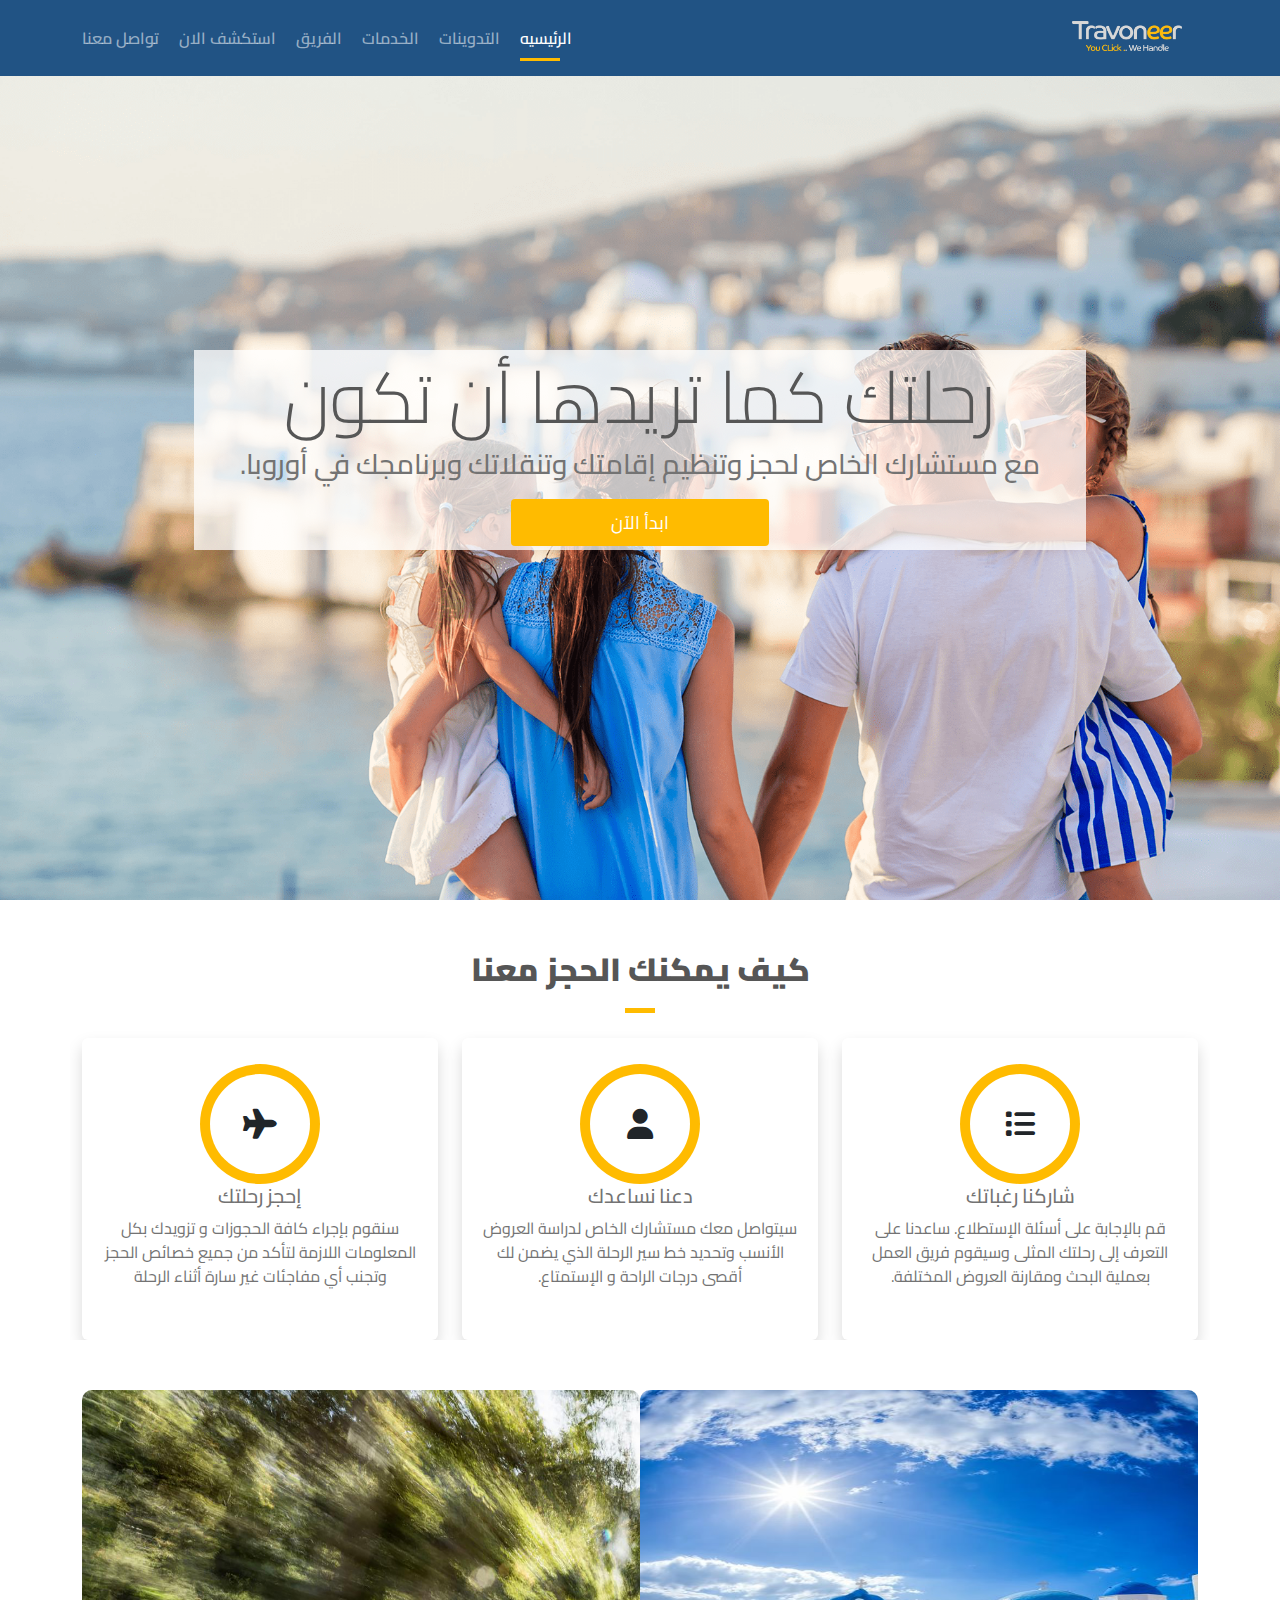
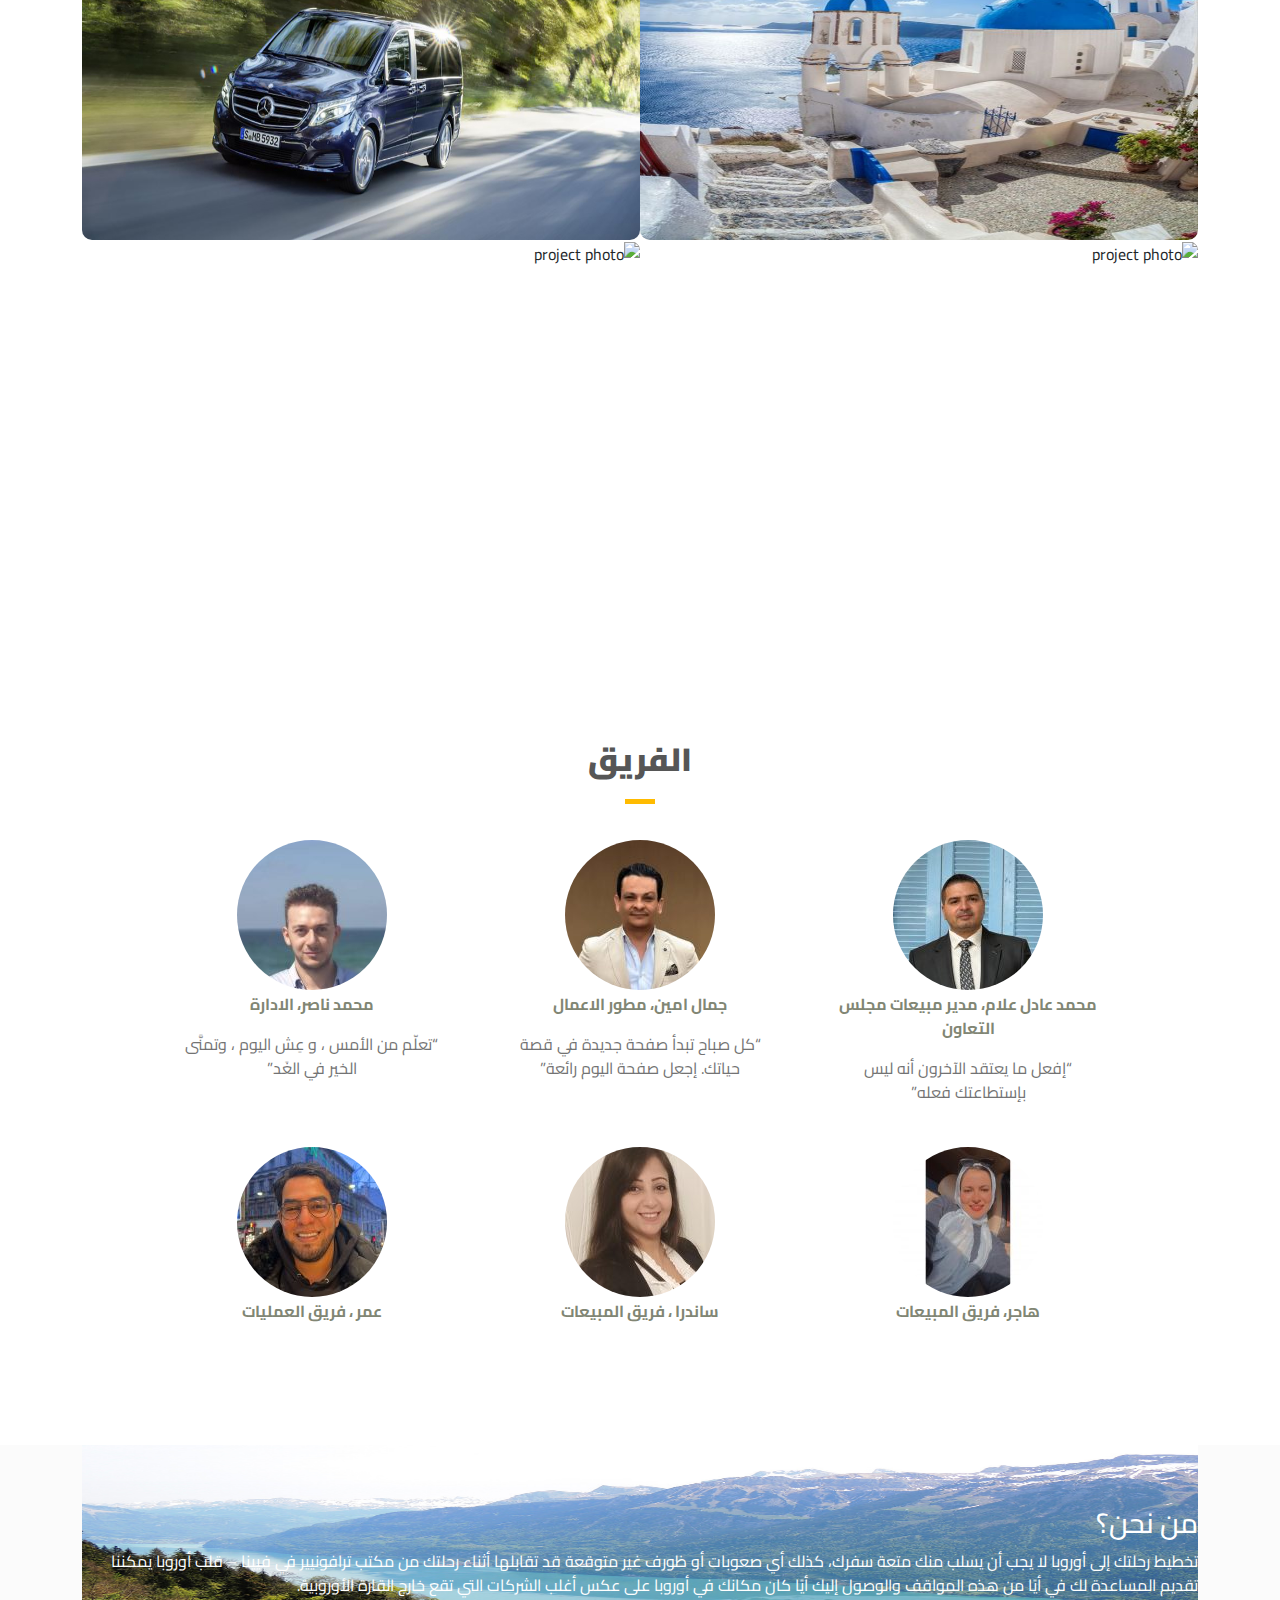
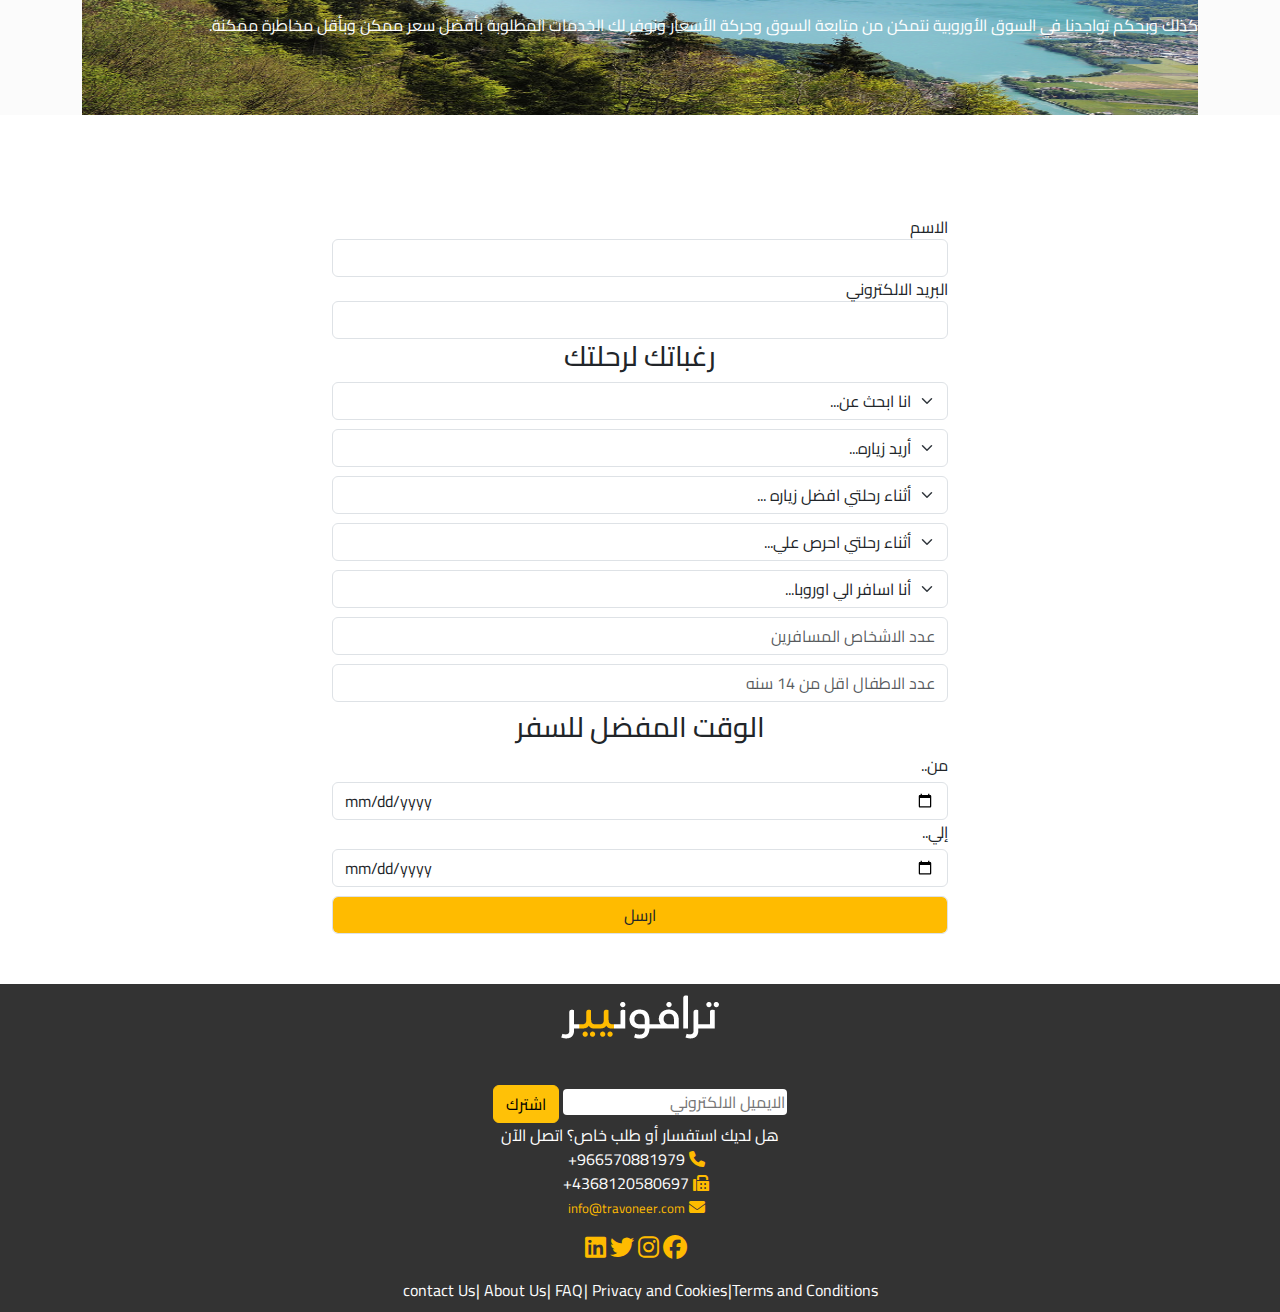
==== index.html @ db617884 "first commit" ====
<!DOCTYPE html>
<html lang="ar" dir="rtl">
   <head>
      <meta charset="UTF-8" />
      <meta http-equiv="X-UA-Compatible" content="IE=edge" />
      <meta name="viewport" content="width=device-width, initial-scale=1.0" />
      <title>travoneer</title>
      <!-- BootStrap5.3 CDN Css  -->
      <link rel="stylesheet" href="https://cdnjs.cloudflare.com/ajax/libs/bootstrap/5.3.0-alpha1/css/bootstrap.min.css" />
      <!-- FontAwesome Css CDN  -->
      <link rel="stylesheet" href="https://cdnjs.cloudflare.com/ajax/libs/font-awesome/6.2.1/css/all.min.css" />
      <!-- Custome Css File  -->
      <link rel="stylesheet" href="./css/style.css" />
   </head>
   <body data-bs-spy="scroll" data-bs-target="#navbar-example" >
      <!-- =========== Start NavBar  =========== -->
      <nav  id="navbar-example" class="navbar navbar-expand-lg   fixed-top py-3" data-bs-theme="dark" style="background-color:   #215384;">
         <div class="container">
            <a class="navbar-brand" href="#">
                <img src="./images/travoneer-logo.png" alt="" width="110" height="30" class="d-inline-block align-text-top">
           
              </a> 
            <button
               class="navbar-toggler"
               type="button"
               data-bs-toggle="collapse"
               data-bs-target="#navbarSupportedContent"
               aria-controls="navbarSupportedContent"
               aria-expanded="false"
               aria-label="Toggle navigation"
            >
               <span class="navbar-toggler-icon"></span>
            </button>
            <div class="collapse navbar-collapse" id="navbarSupportedContent">
               <ul class="navbar-nav me-auto mb-2 mb-lg-0 fw-semibold text-uppercase">
                <li class="nav-item">
                    <a class="nav-link " aria-current="page" href="#home">الرئيسيه</a>
                 </li>
                 <li class="nav-item">
                    <a class="nav-link" aria-current="page" href="#services">التدوينات</a>
                 </li>
                 <li class="nav-item ">
                    <a class="nav-link" aria-current="page" href="#portfolio"> الخدمات</a>
                 </li>
                 <li class="nav-item">
                    <a class="nav-link" aria-current="page" href="#team">الفريق</a>
                 </li>
                 <li class="nav-item ">
                    <a class="nav-link" aria-current="page" href="#reserve"> استكشف الان</a>
                 </li>
               
                <li class="nav-item">
                    <a class="nav-link" aria-current="page" href="#footer">تواصل معنا</a>
                 </li>
                 
                
              

                 
                 

                 
               </ul>
            
            </div>
         </div>
      </nav>
      <!-- =========== End NavBar  =========== -->
      <!-- =========== Start Hero  =========== -->
      <section class="hero p-0" id="home">
         <div class="layer  bg-opacity-50">
            <div class="container d-flex justify-content-center align-items-center vh-100 text-center ">
               <div  style=" background-color:rgba(255,255,255,0.75); color: #565656;padding: 4px; width: 80%;">
                  <h1 class="display-2">رحلتك كما تريدها أن تكون</h1>
                  <h4 class="fs-3" style="color: #737373;" >مع مستشارك الخاص لحجز وتنظيم إقامتك وتنقلاتك وبرنامجك في أوروبا.</h4>
                  <a style="text-align: center; font-size: 18px; color: #fff; background: #ffbb00; padding: 10px 100px; border-radius: 4px; margin: auto; margin-top: 10px; display: inline-block; text-decoration: none;" href="">ابدأ الآن</a>
               </div>
             
            </div>
           
          
         </div>
      </section>
      <!-- =========== End Hero  =========== --> 
      <!-- =========== Start SERVICES   =========== -->
      <section class="services" id="services">
        <div class="container overflow-hidden">
           <div class="main-title">
              <h2>كيف يمكنك الحجز معنا</h2>
      
           </div>

           <div class="row row-cols-1 row-cols-md-2 row-cols-lg-3 gy-4">
            <div class="col">
                <div class="card border-0 shadow text-center">
                   <div class="card-body">
                      <span><i class="fa-solid fa-list"></i></span>
                      <h3 class="h5">شاركنا رغباتك</h3>
                      <p  style="color: #737373;">
                       قم بالإجابة على أسئلة الإستطلاع. ساعدنا على التعرف إلى رحلتك المثلى وسيقوم فريق العمل بعملية البحث ومقارنة العروض المختلفة.
                      </p>
                   </div>
                </div>
             </div>

             <div class="col">
                <div class="card border-0 shadow text-center">
                   <div class="card-body">
                      <span><i class="fa-solid fa-user"></i></span>
                      <h3 class="h5"> دعنا نساعدك</h3>
                      <p style="color: #737373;">
                       سيتواصل معك مستشارك الخاص لدراسة العروض الأنسب وتحديد خط سير الرحلة الذي يضمن لك أقصى درجات الراحة و الإستمتاع.


                      </p>
                   </div>
                </div>
             </div>

            <div class="col">
                <div class="card border-0 shadow text-center">
                   <div class="card-body">
                      <span><i class="fa-solid fa-plane"></i></span>
                      <h3 class="h5"> إحجز رحلتك</h3>
                      <p  style="color: #737373;">
                       
سنقوم بإجراء كافة الحجوزات و تزويدك بكل المعلومات اللازمة لتأكد من جميع خصائص الحجز وتجنب أي مفاجئات غير سارة أثناء الرحلة
                      </p>
                   </div>
                </div>
             </div>

             
              

           

             
           </div>
        </div>
     </section>
     <!-- =========== End SERVICES   =========== -->
        <!-- ==================== Portfolio  ====================-->
        <div class="portfolio" id="portfolio">
            <div class="container">
               <div class="gallary">
                  <div class="item">
                     <div class="image">
                        <img src="./images/5d08047bbad6d6d0b1d8d8d92f231092.jpg" alt="project photo" />
                        <div class="layer">
                           <h3>التنظيم</h3>
                           <p>سيتولى فريق العمل مهام البحث و التنظيم وتزويدك بتفاصيل الرحلة كاملة</p>
                        </div>
                     </div>
   
                     <div class="image">
                        <img src="./images/dreamy-atmosphere-pastel-colored-scene-travel-content.jpg" alt="project photo" />
                        <div class="layer">
                           <h3>الخبرة</h3>
                           <p>من أوروبا نقدم لك خبرة سنوات في مجال السياحة والسفر لأوروبا</p>
                        </div>
                     </div>
                  </div>
   
                  <div class="item">
                     <div class="image">
                        <img src="./images/bus_4er_1.jpg" alt="project photo" />
                        <div class="layer">
                           <h3>الدعم</h3>
                           <p>ستتمكن من التواصل مع مستشارك الخاص أثناء الرحلة لتقديم الدعم اللازم</p>
                        </div>
                     </div>
   
                     <div class="image">
                        <img src="./images/wing-airplane-with-city-background.jpg" alt="project photo" />
                        <div class="layer">
                           <h3>الخصوصية</h3>
                           <p>العروض المقدمة يتم تصميمها لتناسب إحتياجاتك ومتطلباتك الخاصة</p>
                        </div>
                     </div>
                  </div>
               </div>
            </div>
         </div>
         <!-- ==================== End Portfolio  ====================-->
          <!-- =========== Start team   =========== -->
      <section class="team" id="team">
        <div class="container overflow-hidden" style="padding: 7%; padding-top: 0%;">
           <div class="main-title">
              <h2>الفريق</h2>
      
           </div>

           <div class="row row-cols-1 row-cols-md-2 row-cols-lg-3 gy-6" >
            <div class="col">
                <div class="card border-0  text-center">
                   <div class="card-body">
                      <span><img src="./images/allam2-150x150.jpeg"></span>
                      <p style="color: #818674;margin-top: 10%;" > <strong > محمد عادل علام، مدير مبيعات مجلس التعاون  </strong>  </p>
                      <p  style="color: #737373;">
                        “إفعل ما يعتقد الآخرون أنه ليس بإستطاعتك فعله”
                      </p>
                   </div>
                </div>
             </div>

             <div class="col">
                <div class="card border-0  text-center">
                   <div class="card-body">
                      <span><img src="./images/gamal-150x150.jpeg"></span>
                      <p  style="color: #818674;margin-top: 10%;"> <strong> جمال امين، مطور الاعمال </strong> </p>
                      <p  style="color: #737373;">
                        “كل صباح تبدأ صفحة جديدة في قصة حياتك. إجعل صفحة اليوم رائعة”


                      </p>
                   </div>
                </div>
             </div>

            <div class="col">
                <div class="card border-0  text-center">
                   <div class="card-body">
                      <span><img src="./images/naser-150x150.jpeg"></span>
                      <p  style="color: #818674; margin-top: 10%;"> <strong>  محمد ناصر، الادارة </strong> </p>
                      <p style="color: #737373;">
                       
                        “تعلّم من الأمس ، و عِش اليوم ، وتمنَّى الخير في الغَد”
                      </p>
                   </div>
                </div>
             </div>

             <div class="col">
                <div class="card border-0  text-center">
                   <div class="card-body">
                      <span><img src="./images/hagr-150x150.jpeg"></span>
                      <p  style="color: #818674; margin-top: 10%;"> <strong> هاجر، فريق المبيعات</strong> </p>
                   </div>
                </div>
             </div>

             <div class="col">
                <div class="card border-0  text-center">
                   <div class="card-body">
                      <span><img src="./images/sandra-150x150.jpeg"></span>
                      <p  style="color: #818674; margin-top: 10%;"> <strong> ساندرا ، فريق المبيعات</strong> </p>
                   </div>
                </div>
             </div>

             <div class="col">
                <div class="card border-0  text-center">
                   <div class="card-body">
                      <span><img src="./images/omr-150x150.jpeg"></span>
                      <p  style="color: #818674;margin-top: 10%;"> <strong> عمر ، فريق العمليات</strong> </p>
                   </div>
                </div>
             </div>
             
              

           

             
           </div>
        </div>
        <div class="about" id="about">
            <div class="container">
               <div class="gallary">
                  <div class="item">
                     <div class="image">
                        <img src="./images/harderkulm.jpg" alt="project photo" />
                        <div class="layer">
                           <h3>من نحن؟</h3>
                           <p>تخطیط رحلتك إلى أوروبا لا یجب أن یسلب منك متعة سفرك، كذلك أي صعوبات أو ظورف غیر متوقعة قد تقابلها أثناء رحلتك من مكتب ترافونییر في فیینا – قلب أوروبا یمكننا تقدیم المساعدة لك في أیًا من هذه المواقف والوصول إلیك أیًا كان مكانك في أوروبا على عكس أغلب الشركات التي تقع خارج القارة الأوروبیة.</p>
                           <p>كذلك وبحكم تواجدنا في السوق الأوروبیة نتمكن من متابعة السوق وحركة الأسعار ونوفر لك الخدمات المطلوبة بأفضل سعر ممكن وبأقل مخاطرة ممكنة.</p>
                        </div>
                     </div>
    
                     
                  </div>
    
               </div>
            </div>
         </div>
     </section>
     <!-- =========== End team   =========== -->

         <section class="reserve" id="reserve">
            
            <form action="form.php" method="POST">

            <div class="container overflow-hidden" style=" width: 50%; ">
                <label for="name">الاسم</label>
                <input class="form-control"v id="name" type="text" name="name">
                <label for="name">البريد الالكتروني</label>
                <input class="form-control"class="form-control" id="email" type="email" name="email">
                <h3 style="margin-bottom: 9px; margin-top: 1px; text-align: center;">  رغباتك لرحلتك</h3>
                <select name="search" class="form-select" aria-label="Default select example">
                    <option selected>انا ابحث عن...</option>
                    <option  value="car rental ">تأجير سياره</option>
                    <option  value=" car with driver ">سيارره مع سائق</option>
                    <option  value="hotels">فنادق</option>
                    <option value=" flat">شقق وأكواخ</option>
                    <option value="transportation">تنقلات</option>
                    <option value=" tour">جوله سياحيه</option>
                    <option  value="none of the above  ">ليس مما سبق</option>
                  </select>
                  <select name="country" class="form-select" aria-label="Default select example" style="margin-top:9px ;">
                    <option selected>أريد زياره...</option>
                    <option  value="spain">إسبانيا</option>
                    <option  value="germany">ألمانيا</option>
                    <option  value="italy">إيطاليا</option>
                    <option  value="switzerland"> سويسرا</option>
                    <option value="frans">فرنسا</option>
                    <option  value="nmsa">النمسا </option>
                    <option  value="bosna">  البوسنه</option>
                    <option  value="  none of the above ">  ليس مما سبق</option>
                  </select>
                  <select name="options" class="form-select" aria-label="Default select example" style="margin-top:9px ;">
                    <option selected>أثناء رحلتي افضل زياره ...</option>
                    <option value="cities">مدن وعواصم</option>
                    <option value="Country side">قري وارياف</option>
                    <option value="both">كلاهما</option>
                    <option value="none of the above">  ليس مما سبق </option>
                  </select>
                  <select name="activeties" class="form-select" aria-label="Default select example" style="margin-top:9px ;">
                    <option selected>أثناء رحلتي احرص علي...</option>
                    <option value="meusem">متاحف وأثار</option>
                    <option value="enjoy">الراحه والاسترخاء</option>
                    <option value="romantic">أنشطه رومانسيه</option>
                    <option value="family"> أنشطه أسريه</option>
                    <option value="enjoy with low cost">التمتع مع اقل تكلفه</option>
                    <option value="services">التمتع مع انسب الخدمات </option>
                    <option value="best features">  التمتع مع افضل المميزات</option>
                    <option value="none of the above">  ليس مما سبق</option>
                  </select>
                  <select name="times" id="times" class="form-select" aria-label="Default select example" style="margin-top:9px ;">
                    <option selected>أنا اسافر الي اوروبا...</option>
                    <option value="once"> مره كل سنه</option>
                    <option value="twice"> مرتين في السنه</option>
                    <option value="Triple"> 3 مرات في السنه</option>
                    <option value="more than three">  أكثرر من 3 مرات سنويا</option>
                    <option value="first time">  هذه تجربتي الاولي في السفر </option>
                    
                    <option value="none of the above">  ليس مما سبق</option>
                  </select>
                  
               <input name="num"  type="number" class="form-control" placeholder="عدد الاشخاص المسافرين" style="margin-top:9px ;">
               <input name="child"  type="number" class="form-control" placeholder="عدد الاطفال اقل من 14 سنه" style="margin-top: 9px;">
<h3 style="margin-top: 9px; text-align: center;">الوقت المفضل للسفر</h3>
<label for="from" style="margin-bottom: 5px;">من..</label>
<input name="from" type="date" class="form-control" id="from">
<label  for="to" style="margin-bottom: 5px;">إلي..</label>
<input name="to" type="date" class="form-control" id="to">


<button type="submit" class="form-control" style="background-color: #ffbb00; margin-top: 9px;">ارسل</button>
            </div>
                
           
      
 
</form>

            
         </section>
     <!-- =========== start footer  =========== -->
     <div class="footer" id="footer"> 
        <div class="container">
            <img src="./images/Logo_small_light_ar.png" alt="" style="margin-bottom: 4%;"><br>
            <input type="email" placeholder="الايميل الالكتروني" style="border-radius: 4px; border: #fff;">
            <input type="submit" value="اشترك" class="btn btn-warning">
            <p>هل لديك استفسار أو طلب خاص؟ اتصل الآن</p>
            <ul class="info">
                <li><i class="fas fa-phone"></i> 966570881979+</li>
                <li><i class="fas fa-fax"></i> 4368120580697+   </li>
                <li><i class="fas fa-envelope"></i> <a href="mailto:info@travoneer.com">info@travoneer.com</a></li>
             </ul>
             <ul class="icon">
                <a href="#"><i class="fa-brands fa-facebook"></i></a>
                <a href="#"><i class="fa-brands fa-instagram"></i></a>
                <a href="#"><i class="fa-brands fa-twitter"></i></a>
                <a href="#"><i class="fa-brands fa-linkedin"></i></a>
             </ul>

           
            <a href="#">contact Us</a><span>|</span> <a href="#">About Us</a><span>|</span> <a href="#"> FAQ</a><span>|</span> <a href="#"> Privacy and Cookies</a><span>|</span><a href="#">Terms and Conditions</a>

        </div>
    </div>
     
     <!-- ==================== End footer  ====================-->

           <!-- BootStrap5.3 CDN JS  -->
      <script src="https://cdnjs.cloudflare.com/ajax/libs/bootstrap/5.3.0-alpha1/js/bootstrap.bundle.min.js"></script>
    </body>
 </html>
---- css/style.css ----
/* Global  */

@import url('https://fonts.googleapis.com/css2?family=Cairo:wght@200..1000&display=swap');
body{
    font-family: "Cairo";
}
.main-title {
    
    text-align: center;
    position: relative;
    margin-bottom: 50px;
 }
 
 section {
    padding-block: 50px;
 }
 
 
 
 .main-title h2 {
    font-weight: 900;
 }
 
 .main-title::after {
    content: "";
    position: absolute;
    top: calc(100% + 20px);
    left: 50%;
    transform: translateX(-50%);
    width: 30px;
    height: 5px;
    background-color: #ffbb00;;
 }
 
 /* NavBar  */
 .nav-link {
    position: relative;
    padding-left: 0 !important;
    padding-right: 20px !important;
 }
 
 .nav-link::before {
    content: "";
    position: absolute;
    top: calc(100%);
    left: 0;
    width: 0;
    height: 3px;
    background-color: #ffbb00;;
    transition: width 0.5s;
 }
 
 .nav-link.active::before {
    width: 40px;
 }
 .nav-link.hover {
    color: #ffbb00;
 }

 /* <!-- =========== Start Hero  =========== --> */
 .hero {
    background: url("../images/Family-Travel.png") center no-repeat;
    background-size: cover;
 }

 
 /* <!-- =========== End Hero  =========== --> */
 /* <!-- =========== Start SERVICES   =========== --> */
.services .card span {
    display: flex;
    width: 100px;
    height: 100px;
    margin: auto;
    justify-content: center;
    align-items: center;
    border-radius: 50%;
    font-size: 30px;
    transition: all 0.5s;
    box-shadow: 0 0 0 10px  #ffbb00;
    margin-bottom: 10px;
 }
 
 .services .card {
    padding-block: 20px;
 }
 
 .services .card:hover span {
    box-shadow: 0 0 0 10px #215384;
    background-color:  #ffbb00;
    color: #fff;
 }
 /* <!-- =========== End SERVICES   =========== --> */
 /* <!-- ==================== Portfolio  ====================--> */

 
 .portfolio .gallary {
    display: flex;
    justify-content: flex-start;

    padding: 0;
 }
 
 .portfolio .gallary .item {
  width: 50%;

    display: flex;
    flex-direction: column;
    
 }
 .portfolio .gallary .item .image img {
width: 100%;
height: 100%;
 }
 .portfolio .gallary .item .image {
    position: relative;
    border-radius: 0.625rem;
    overflow: hidden;
    cursor: pointer;
    height: 50vh;
 }
 
 .portfolio .gallary .item .layer {
    position: absolute;
    inset: 0;
    background-color: rgb(0 0 0 / 0.7);
    color: #fff;
    opacity: 0;
    display: flex;
    flex-direction: column;
    align-items: center;
    justify-content: center;
    transition: opacity 0.5s;
    
 }
 
 .portfolio .gallary .item .image:hover .layer {
    opacity: 1;
 }
 
 .portfolio .gallary .item img {
    transition: filter 0.5s 0.3s, transform 0.5s 0.5s;
 }
 
 .portfolio .gallary .item .image:hover img {
    filter: blur(0.3125rem);
   
 }
 
 /* <!-- ==================== End Portfolio  ====================--> */
 /* <!-- =========== Start team   =========== --> */
.team .card span {
    display: flex;
    width: 100px;
    height: 100px;
    margin: auto;
    justify-content: center;
    align-items: center;
    border-radius: 50%;
    font-size: 30px;
    transition: all 0.5s;
    margin-bottom: 0px;
 }
 
 .team .card {
    padding-block: 20px;
    padding-bottom: 0px;
 }
 .team .card-body span img{
    border-radius: 50%;
 }
 h2{
    color:#565656 ;
 }
 .h5{
    color: #737373;
 }

 /* <!-- =========== End team   =========== --> */
  /* <!-- ==================== about  ====================--> */

 
  .about .gallary {
    display: flex;
    justify-content: flex-start;
background-color: #565656;
    padding: 0;
 }
 
 .about .gallary .item {
  width: 100%;
  height: 30vh;
    display: flex;
    flex-direction: column;
    
 }
 .about .gallary .item .image img {
width: 100%;
height: 100%;
 }
 .about .gallary .item .image {
    position: relative;
  
    overflow: hidden;
  
 }
 
 .about .gallary .item .layer {
    position: absolute;
    inset: 0;
    color: #fff;
    display: flex;
    flex-direction: column;
    align-items:start;
    justify-content: center;
 
    
 }
 
 .about .gallary .item .image .layer {
    opacity: 1;
 }
 
 
 
 
 .about{
    margin-top: 0px;
    width: 100%;
    background-color: #fbfbfb;
 }
 
 
 /* <!-- ==================== End about  ====================--> */
 /* footer */
.footer {
    text-align:center;
    background-color: #333333;
 padding: 10px 0;
}
.footer .container{
   
    width: 100%;
    text-align: center;
   margin-top: 0px;

}

.footer p {
    color: white;
   
    margin: 0;
  
}

.footer  a {
    color: #fbfbfb;
    text-decoration: none;
    margin-top: 0%;
}
.footer  a:hover {
    color:#ffbb00
   
}
.footer span{
    color: #fff;
    margin-left: 1px;
}
 .info li {
    
    list-style: none;
    color: #fbfbfb;
 }
 
  .info li i {
    color: #ffbb00;
 }
 
  .info li a {
    font-size: 0.8125rem;
    color: #ffbb00;
 }
 .icon a i{
    font-size: 1.5rem;
color: #ffbb00;
 }
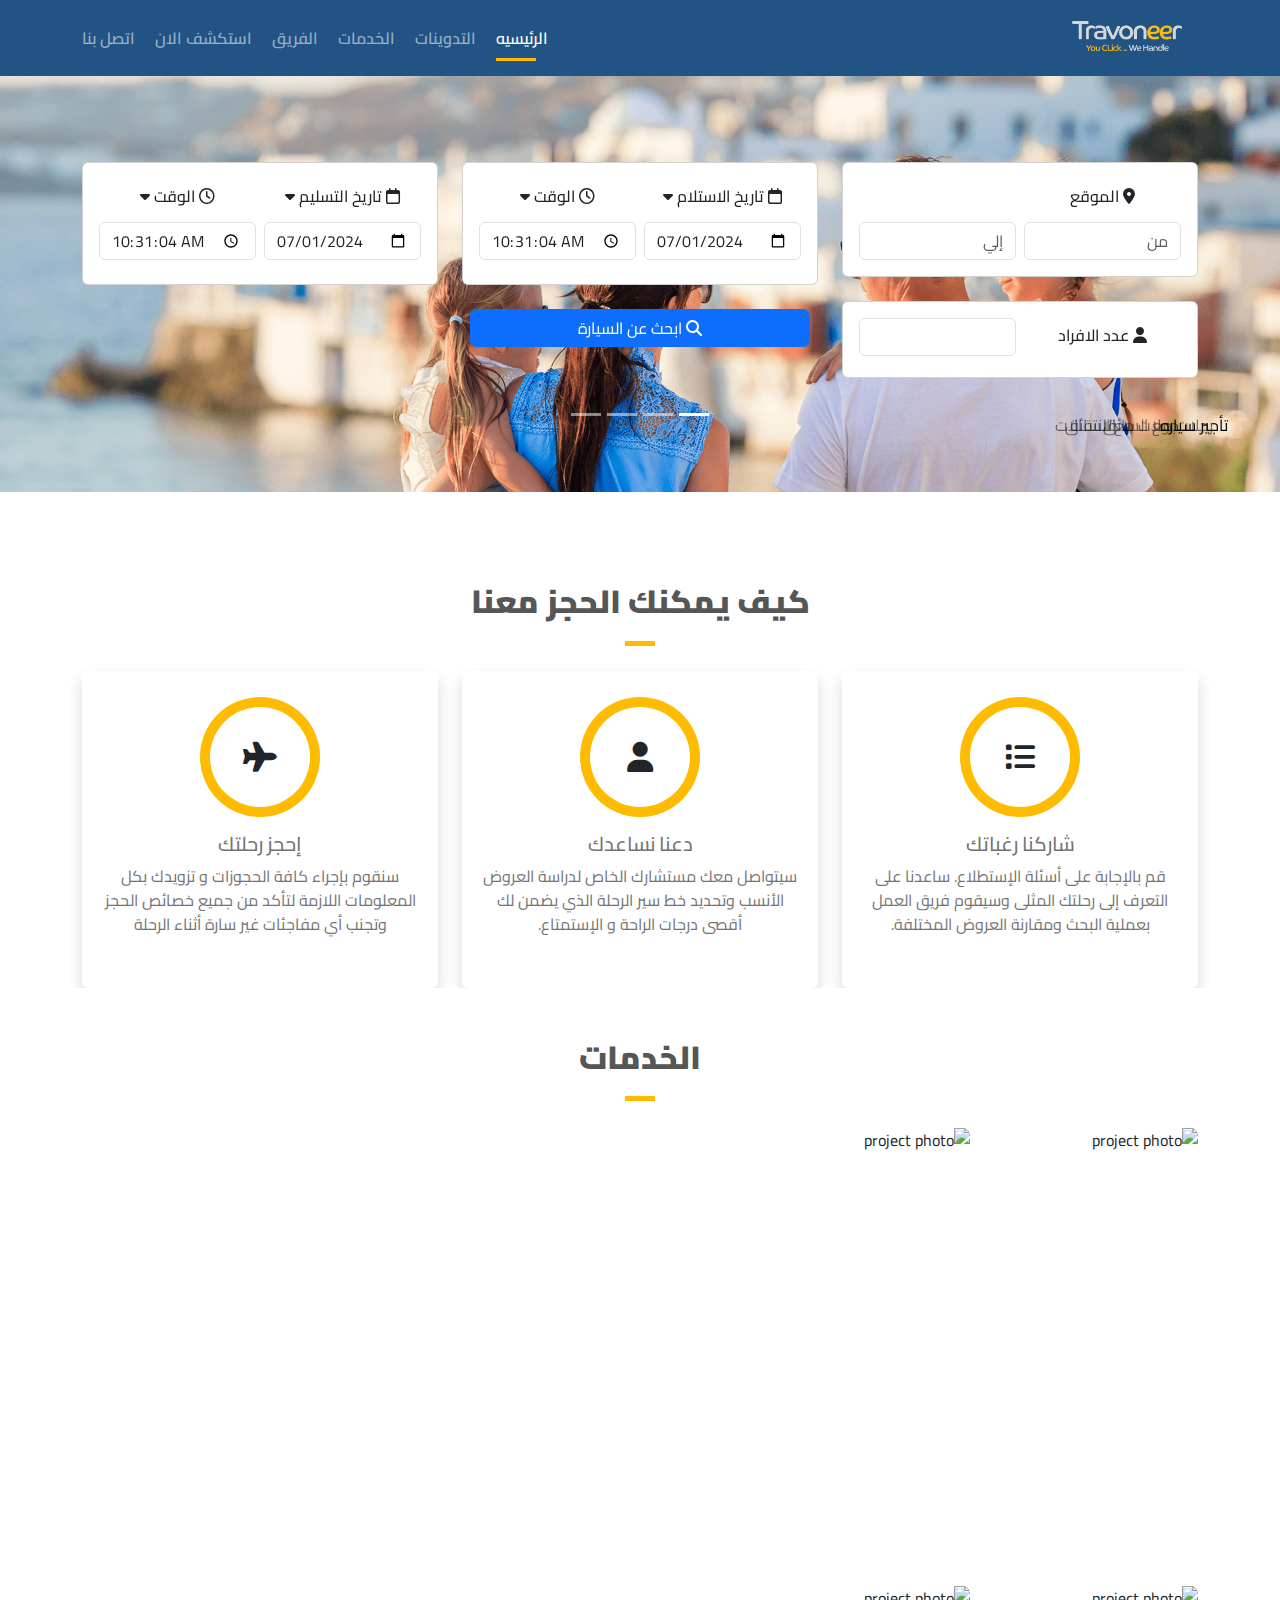
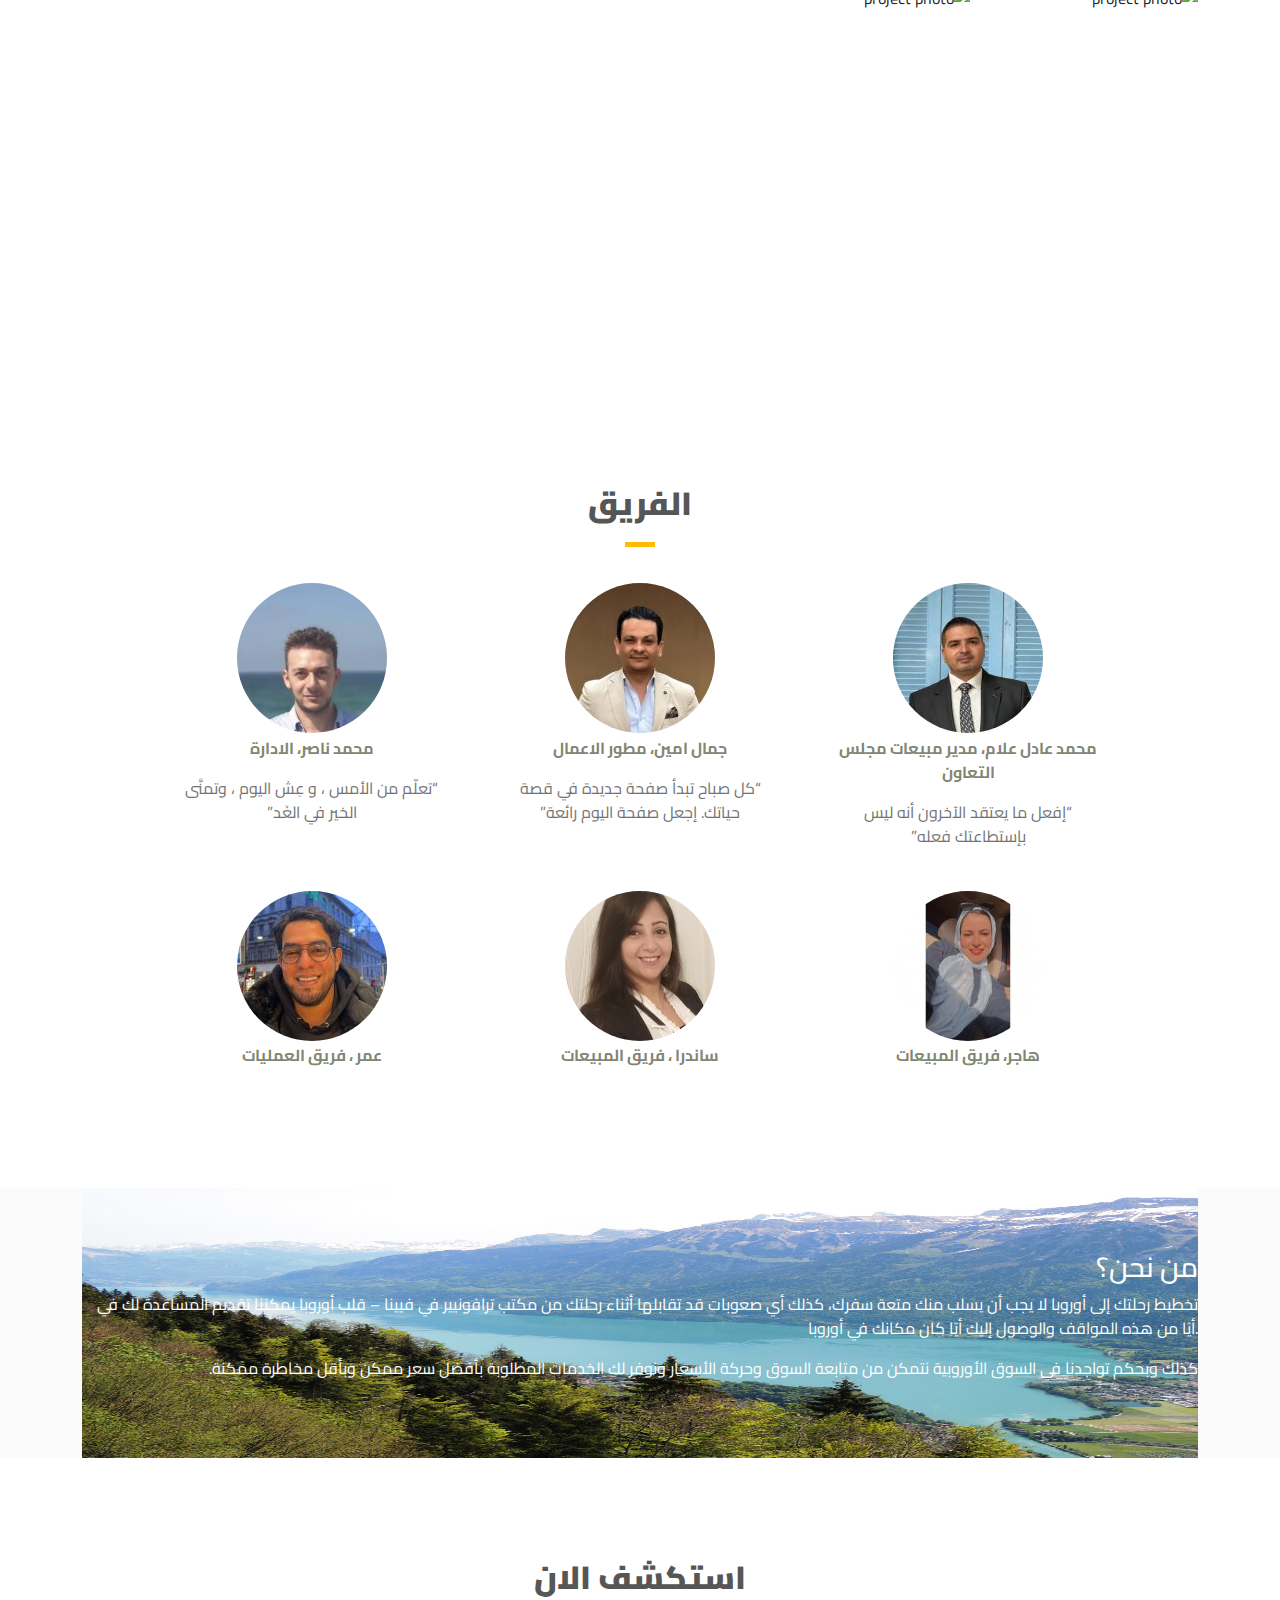
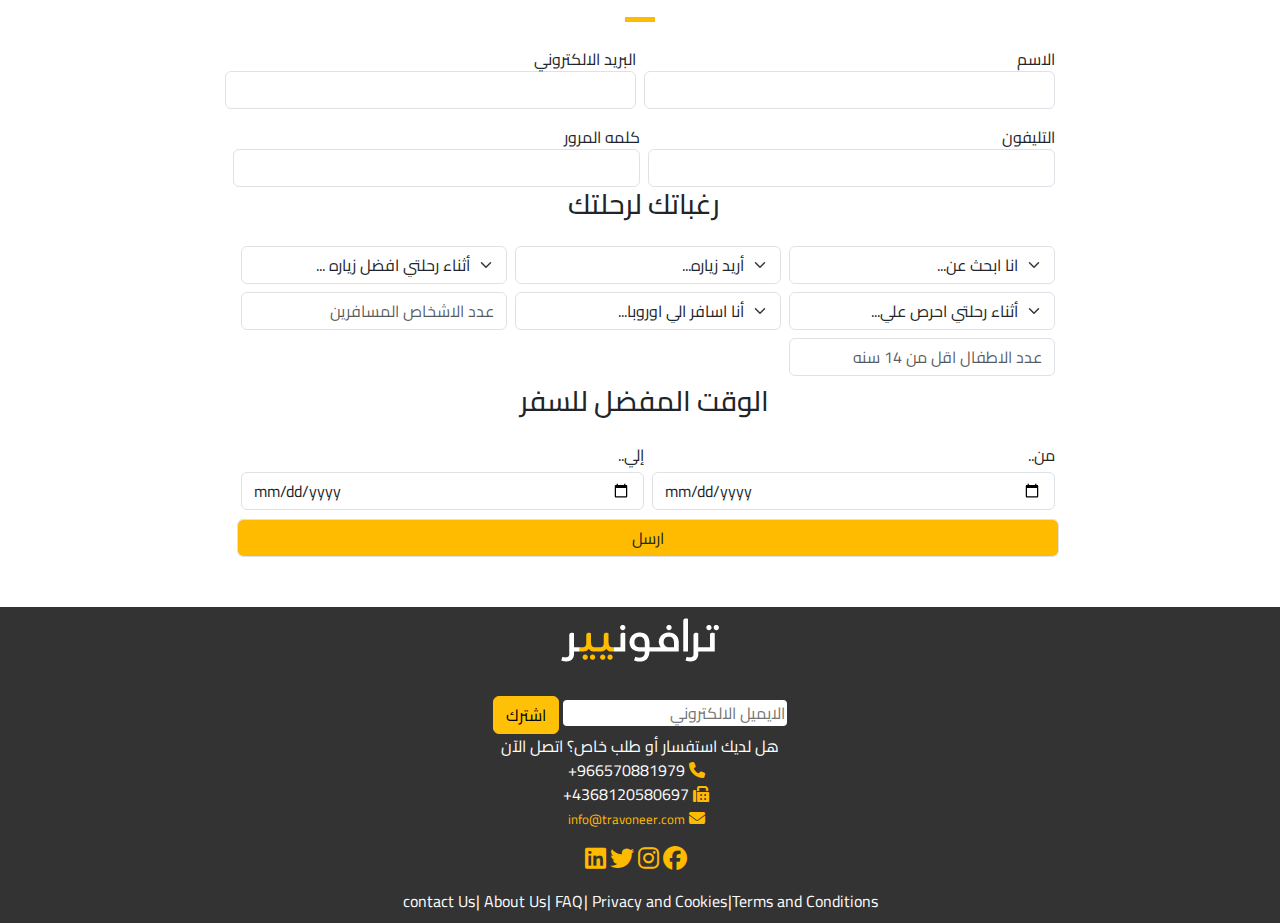
==== commit 3dd03fd4: "Add files via upload" ====
--- a/index.html
+++ b/index.html
@@ -1,400 +1,1041 @@
-<!DOCTYPE html>
-<html lang="ar" dir="rtl">
-   <head>
-      <meta charset="UTF-8" />
-      <meta http-equiv="X-UA-Compatible" content="IE=edge" />
-      <meta name="viewport" content="width=device-width, initial-scale=1.0" />
-      <title>travoneer</title>
-      <!-- BootStrap5.3 CDN Css  -->
-      <link rel="stylesheet" href="https://cdnjs.cloudflare.com/ajax/libs/bootstrap/5.3.0-alpha1/css/bootstrap.min.css" />
-      <!-- FontAwesome Css CDN  -->
-      <link rel="stylesheet" href="https://cdnjs.cloudflare.com/ajax/libs/font-awesome/6.2.1/css/all.min.css" />
-      <!-- Custome Css File  -->
-      <link rel="stylesheet" href="./css/style.css" />
-   </head>
-   <body data-bs-spy="scroll" data-bs-target="#navbar-example" >
-      <!-- =========== Start NavBar  =========== -->
-      <nav  id="navbar-example" class="navbar navbar-expand-lg   fixed-top py-3" data-bs-theme="dark" style="background-color:   #215384;">
-         <div class="container">
-            <a class="navbar-brand" href="#">
-                <img src="./images/travoneer-logo.png" alt="" width="110" height="30" class="d-inline-block align-text-top">
-           
-              </a> 
-            <button
-               class="navbar-toggler"
-               type="button"
-               data-bs-toggle="collapse"
-               data-bs-target="#navbarSupportedContent"
-               aria-controls="navbarSupportedContent"
-               aria-expanded="false"
-               aria-label="Toggle navigation"
-            >
-               <span class="navbar-toggler-icon"></span>
-            </button>
-            <div class="collapse navbar-collapse" id="navbarSupportedContent">
-               <ul class="navbar-nav me-auto mb-2 mb-lg-0 fw-semibold text-uppercase">
-                <li class="nav-item">
-                    <a class="nav-link " aria-current="page" href="#home">الرئيسيه</a>
-                 </li>
-                 <li class="nav-item">
-                    <a class="nav-link" aria-current="page" href="#services">التدوينات</a>
-                 </li>
-                 <li class="nav-item ">
-                    <a class="nav-link" aria-current="page" href="#portfolio"> الخدمات</a>
-                 </li>
-                 <li class="nav-item">
-                    <a class="nav-link" aria-current="page" href="#team">الفريق</a>
-                 </li>
-                 <li class="nav-item ">
-                    <a class="nav-link" aria-current="page" href="#reserve"> استكشف الان</a>
-                 </li>
-               
-                <li class="nav-item">
-                    <a class="nav-link" aria-current="page" href="#footer">تواصل معنا</a>
-                 </li>
-                 
-                
-              
-
-                 
-                 
-
-                 
-               </ul>
-            
-            </div>
-         </div>
-      </nav>
-      <!-- =========== End NavBar  =========== -->
-      <!-- =========== Start Hero  =========== -->
-      <section class="hero p-0" id="home">
-         <div class="layer  bg-opacity-50">
-            <div class="container d-flex justify-content-center align-items-center vh-100 text-center ">
-               <div  style=" background-color:rgba(255,255,255,0.75); color: #565656;padding: 4px; width: 80%;">
-                  <h1 class="display-2">رحلتك كما تريدها أن تكون</h1>
-                  <h4 class="fs-3" style="color: #737373;" >مع مستشارك الخاص لحجز وتنظيم إقامتك وتنقلاتك وبرنامجك في أوروبا.</h4>
-                  <a style="text-align: center; font-size: 18px; color: #fff; background: #ffbb00; padding: 10px 100px; border-radius: 4px; margin: auto; margin-top: 10px; display: inline-block; text-decoration: none;" href="">ابدأ الآن</a>
-               </div>
-             
-            </div>
-           
-          
-         </div>
-      </section>
-      <!-- =========== End Hero  =========== --> 
-      <!-- =========== Start SERVICES   =========== -->
-      <section class="services" id="services">
-        <div class="container overflow-hidden">
-           <div class="main-title">
-              <h2>كيف يمكنك الحجز معنا</h2>
-      
-           </div>
-
-           <div class="row row-cols-1 row-cols-md-2 row-cols-lg-3 gy-4">
-            <div class="col">
-                <div class="card border-0 shadow text-center">
-                   <div class="card-body">
-                      <span><i class="fa-solid fa-list"></i></span>
-                      <h3 class="h5">شاركنا رغباتك</h3>
-                      <p  style="color: #737373;">
-                       قم بالإجابة على أسئلة الإستطلاع. ساعدنا على التعرف إلى رحلتك المثلى وسيقوم فريق العمل بعملية البحث ومقارنة العروض المختلفة.
-                      </p>
-                   </div>
-                </div>
-             </div>
-
-             <div class="col">
-                <div class="card border-0 shadow text-center">
-                   <div class="card-body">
-                      <span><i class="fa-solid fa-user"></i></span>
-                      <h3 class="h5"> دعنا نساعدك</h3>
-                      <p style="color: #737373;">
-                       سيتواصل معك مستشارك الخاص لدراسة العروض الأنسب وتحديد خط سير الرحلة الذي يضمن لك أقصى درجات الراحة و الإستمتاع.
-
-
-                      </p>
-                   </div>
-                </div>
-             </div>
-
-            <div class="col">
-                <div class="card border-0 shadow text-center">
-                   <div class="card-body">
-                      <span><i class="fa-solid fa-plane"></i></span>
-                      <h3 class="h5"> إحجز رحلتك</h3>
-                      <p  style="color: #737373;">
-                       
-سنقوم بإجراء كافة الحجوزات و تزويدك بكل المعلومات اللازمة لتأكد من جميع خصائص الحجز وتجنب أي مفاجئات غير سارة أثناء الرحلة
-                      </p>
-                   </div>
-                </div>
-             </div>
-
-             
-              
-
-           
-
-             
-           </div>
-        </div>
-     </section>
-     <!-- =========== End SERVICES   =========== -->
-        <!-- ==================== Portfolio  ====================-->
-        <div class="portfolio" id="portfolio">
-            <div class="container">
-               <div class="gallary">
-                  <div class="item">
-                     <div class="image">
-                        <img src="./images/5d08047bbad6d6d0b1d8d8d92f231092.jpg" alt="project photo" />
-                        <div class="layer">
-                           <h3>التنظيم</h3>
-                           <p>سيتولى فريق العمل مهام البحث و التنظيم وتزويدك بتفاصيل الرحلة كاملة</p>
-                        </div>
-                     </div>
-   
-                     <div class="image">
-                        <img src="./images/dreamy-atmosphere-pastel-colored-scene-travel-content.jpg" alt="project photo" />
-                        <div class="layer">
-                           <h3>الخبرة</h3>
-                           <p>من أوروبا نقدم لك خبرة سنوات في مجال السياحة والسفر لأوروبا</p>
-                        </div>
-                     </div>
-                  </div>
-   
-                  <div class="item">
-                     <div class="image">
-                        <img src="./images/bus_4er_1.jpg" alt="project photo" />
-                        <div class="layer">
-                           <h3>الدعم</h3>
-                           <p>ستتمكن من التواصل مع مستشارك الخاص أثناء الرحلة لتقديم الدعم اللازم</p>
-                        </div>
-                     </div>
-   
-                     <div class="image">
-                        <img src="./images/wing-airplane-with-city-background.jpg" alt="project photo" />
-                        <div class="layer">
-                           <h3>الخصوصية</h3>
-                           <p>العروض المقدمة يتم تصميمها لتناسب إحتياجاتك ومتطلباتك الخاصة</p>
-                        </div>
-                     </div>
-                  </div>
-               </div>
-            </div>
-         </div>
-         <!-- ==================== End Portfolio  ====================-->
-          <!-- =========== Start team   =========== -->
-      <section class="team" id="team">
-        <div class="container overflow-hidden" style="padding: 7%; padding-top: 0%;">
-           <div class="main-title">
-              <h2>الفريق</h2>
-      
-           </div>
-
-           <div class="row row-cols-1 row-cols-md-2 row-cols-lg-3 gy-6" >
-            <div class="col">
-                <div class="card border-0  text-center">
-                   <div class="card-body">
-                      <span><img src="./images/allam2-150x150.jpeg"></span>
-                      <p style="color: #818674;margin-top: 10%;" > <strong > محمد عادل علام، مدير مبيعات مجلس التعاون  </strong>  </p>
-                      <p  style="color: #737373;">
-                        “إفعل ما يعتقد الآخرون أنه ليس بإستطاعتك فعله”
-                      </p>
-                   </div>
-                </div>
-             </div>
-
-             <div class="col">
-                <div class="card border-0  text-center">
-                   <div class="card-body">
-                      <span><img src="./images/gamal-150x150.jpeg"></span>
-                      <p  style="color: #818674;margin-top: 10%;"> <strong> جمال امين، مطور الاعمال </strong> </p>
-                      <p  style="color: #737373;">
-                        “كل صباح تبدأ صفحة جديدة في قصة حياتك. إجعل صفحة اليوم رائعة”
-
-
-                      </p>
-                   </div>
-                </div>
-             </div>
-
-            <div class="col">
-                <div class="card border-0  text-center">
-                   <div class="card-body">
-                      <span><img src="./images/naser-150x150.jpeg"></span>
-                      <p  style="color: #818674; margin-top: 10%;"> <strong>  محمد ناصر، الادارة </strong> </p>
-                      <p style="color: #737373;">
-                       
-                        “تعلّم من الأمس ، و عِش اليوم ، وتمنَّى الخير في الغَد”
-                      </p>
-                   </div>
-                </div>
-             </div>
-
-             <div class="col">
-                <div class="card border-0  text-center">
-                   <div class="card-body">
-                      <span><img src="./images/hagr-150x150.jpeg"></span>
-                      <p  style="color: #818674; margin-top: 10%;"> <strong> هاجر، فريق المبيعات</strong> </p>
-                   </div>
-                </div>
-             </div>
-
-             <div class="col">
-                <div class="card border-0  text-center">
-                   <div class="card-body">
-                      <span><img src="./images/sandra-150x150.jpeg"></span>
-                      <p  style="color: #818674; margin-top: 10%;"> <strong> ساندرا ، فريق المبيعات</strong> </p>
-                   </div>
-                </div>
-             </div>
-
-             <div class="col">
-                <div class="card border-0  text-center">
-                   <div class="card-body">
-                      <span><img src="./images/omr-150x150.jpeg"></span>
-                      <p  style="color: #818674;margin-top: 10%;"> <strong> عمر ، فريق العمليات</strong> </p>
-                   </div>
-                </div>
-             </div>
-             
-              
-
-           
-
-             
-           </div>
-        </div>
-        <div class="about" id="about">
-            <div class="container">
-               <div class="gallary">
-                  <div class="item">
-                     <div class="image">
-                        <img src="./images/harderkulm.jpg" alt="project photo" />
-                        <div class="layer">
-                           <h3>من نحن؟</h3>
-                           <p>تخطیط رحلتك إلى أوروبا لا یجب أن یسلب منك متعة سفرك، كذلك أي صعوبات أو ظورف غیر متوقعة قد تقابلها أثناء رحلتك من مكتب ترافونییر في فیینا – قلب أوروبا یمكننا تقدیم المساعدة لك في أیًا من هذه المواقف والوصول إلیك أیًا كان مكانك في أوروبا على عكس أغلب الشركات التي تقع خارج القارة الأوروبیة.</p>
-                           <p>كذلك وبحكم تواجدنا في السوق الأوروبیة نتمكن من متابعة السوق وحركة الأسعار ونوفر لك الخدمات المطلوبة بأفضل سعر ممكن وبأقل مخاطرة ممكنة.</p>
-                        </div>
-                     </div>
-    
-                     
-                  </div>
-    
-               </div>
-            </div>
-         </div>
-     </section>
-     <!-- =========== End team   =========== -->
-
-         <section class="reserve" id="reserve">
-            
-            <form action="form.php" method="POST">
-
-            <div class="container overflow-hidden" style=" width: 50%; ">
-                <label for="name">الاسم</label>
-                <input class="form-control"v id="name" type="text" name="name">
-                <label for="name">البريد الالكتروني</label>
-                <input class="form-control"class="form-control" id="email" type="email" name="email">
-                <h3 style="margin-bottom: 9px; margin-top: 1px; text-align: center;">  رغباتك لرحلتك</h3>
-                <select name="search" class="form-select" aria-label="Default select example">
-                    <option selected>انا ابحث عن...</option>
-                    <option  value="car rental ">تأجير سياره</option>
-                    <option  value=" car with driver ">سيارره مع سائق</option>
-                    <option  value="hotels">فنادق</option>
-                    <option value=" flat">شقق وأكواخ</option>
-                    <option value="transportation">تنقلات</option>
-                    <option value=" tour">جوله سياحيه</option>
-                    <option  value="none of the above  ">ليس مما سبق</option>
-                  </select>
-                  <select name="country" class="form-select" aria-label="Default select example" style="margin-top:9px ;">
-                    <option selected>أريد زياره...</option>
-                    <option  value="spain">إسبانيا</option>
-                    <option  value="germany">ألمانيا</option>
-                    <option  value="italy">إيطاليا</option>
-                    <option  value="switzerland"> سويسرا</option>
-                    <option value="frans">فرنسا</option>
-                    <option  value="nmsa">النمسا </option>
-                    <option  value="bosna">  البوسنه</option>
-                    <option  value="  none of the above ">  ليس مما سبق</option>
-                  </select>
-                  <select name="options" class="form-select" aria-label="Default select example" style="margin-top:9px ;">
-                    <option selected>أثناء رحلتي افضل زياره ...</option>
-                    <option value="cities">مدن وعواصم</option>
-                    <option value="Country side">قري وارياف</option>
-                    <option value="both">كلاهما</option>
-                    <option value="none of the above">  ليس مما سبق </option>
-                  </select>
-                  <select name="activeties" class="form-select" aria-label="Default select example" style="margin-top:9px ;">
-                    <option selected>أثناء رحلتي احرص علي...</option>
-                    <option value="meusem">متاحف وأثار</option>
-                    <option value="enjoy">الراحه والاسترخاء</option>
-                    <option value="romantic">أنشطه رومانسيه</option>
-                    <option value="family"> أنشطه أسريه</option>
-                    <option value="enjoy with low cost">التمتع مع اقل تكلفه</option>
-                    <option value="services">التمتع مع انسب الخدمات </option>
-                    <option value="best features">  التمتع مع افضل المميزات</option>
-                    <option value="none of the above">  ليس مما سبق</option>
-                  </select>
-                  <select name="times" id="times" class="form-select" aria-label="Default select example" style="margin-top:9px ;">
-                    <option selected>أنا اسافر الي اوروبا...</option>
-                    <option value="once"> مره كل سنه</option>
-                    <option value="twice"> مرتين في السنه</option>
-                    <option value="Triple"> 3 مرات في السنه</option>
-                    <option value="more than three">  أكثرر من 3 مرات سنويا</option>
-                    <option value="first time">  هذه تجربتي الاولي في السفر </option>
-                    
-                    <option value="none of the above">  ليس مما سبق</option>
-                  </select>
-                  
-               <input name="num"  type="number" class="form-control" placeholder="عدد الاشخاص المسافرين" style="margin-top:9px ;">
-               <input name="child"  type="number" class="form-control" placeholder="عدد الاطفال اقل من 14 سنه" style="margin-top: 9px;">
-<h3 style="margin-top: 9px; text-align: center;">الوقت المفضل للسفر</h3>
-<label for="from" style="margin-bottom: 5px;">من..</label>
-<input name="from" type="date" class="form-control" id="from">
-<label  for="to" style="margin-bottom: 5px;">إلي..</label>
-<input name="to" type="date" class="form-control" id="to">
-
-
-<button type="submit" class="form-control" style="background-color: #ffbb00; margin-top: 9px;">ارسل</button>
-            </div>
-                
-           
-      
- 
-</form>
-
-            
-         </section>
-     <!-- =========== start footer  =========== -->
-     <div class="footer" id="footer"> 
-        <div class="container">
-            <img src="./images/Logo_small_light_ar.png" alt="" style="margin-bottom: 4%;"><br>
-            <input type="email" placeholder="الايميل الالكتروني" style="border-radius: 4px; border: #fff;">
-            <input type="submit" value="اشترك" class="btn btn-warning">
-            <p>هل لديك استفسار أو طلب خاص؟ اتصل الآن</p>
-            <ul class="info">
-                <li><i class="fas fa-phone"></i> 966570881979+</li>
-                <li><i class="fas fa-fax"></i> 4368120580697+   </li>
-                <li><i class="fas fa-envelope"></i> <a href="mailto:info@travoneer.com">info@travoneer.com</a></li>
-             </ul>
-             <ul class="icon">
-                <a href="#"><i class="fa-brands fa-facebook"></i></a>
-                <a href="#"><i class="fa-brands fa-instagram"></i></a>
-                <a href="#"><i class="fa-brands fa-twitter"></i></a>
-                <a href="#"><i class="fa-brands fa-linkedin"></i></a>
-             </ul>
-
-           
-            <a href="#">contact Us</a><span>|</span> <a href="#">About Us</a><span>|</span> <a href="#"> FAQ</a><span>|</span> <a href="#"> Privacy and Cookies</a><span>|</span><a href="#">Terms and Conditions</a>
-
-        </div>
-    </div>
-     
-     <!-- ==================== End footer  ====================-->
-
-           <!-- BootStrap5.3 CDN JS  -->
-      <script src="https://cdnjs.cloudflare.com/ajax/libs/bootstrap/5.3.0-alpha1/js/bootstrap.bundle.min.js"></script>
-    </body>
- </html>
- +<!DOCTYPE html>
+<html lang="ar" dir="rtl">
+  <head>
+    <meta charset="UTF-8" />
+    <meta http-equiv="X-UA-Compatible" content="IE=edge" />
+    <meta name="viewport" content="width=device-width, initial-scale=1.0" />
+    <title>travoneer</title>
+    
+    <!-- BootStrap5.3 CDN Css  -->
+    <link
+      rel="stylesheet"
+      href="https://cdnjs.cloudflare.com/ajax/libs/bootstrap/5.3.0-alpha1/css/bootstrap.min.css"
+    />
+    <!-- FontAwesome Css CDN  -->
+    <link
+      rel="stylesheet"
+      href="https://cdnjs.cloudflare.com/ajax/libs/font-awesome/6.2.1/css/all.min.css"
+    />
+    <!-- Custome Css File  -->
+    <link rel="stylesheet" href="./css/style.css" />
+  </head>
+  <body data-bs-spy="scroll" data-bs-target="#navbar-example">
+    <!-- =========== Start NavBar  =========== -->
+    <nav
+      id="navbar-example"
+      class="navbar navbar-expand-lg fixed-top py-3"
+      data-bs-theme="dark"
+      style="background-color: #215384"
+    >
+      <div class="container">
+        <a class="navbar-brand" href="#">
+          <img
+            src="./images/travoneer-logo.png"
+            alt=""
+            width="110"
+            height="30"
+            class="d-inline-block align-text-top"
+          />
+        </a>
+        <button
+          class="navbar-toggler"
+          type="button"
+          data-bs-toggle="collapse"
+          data-bs-target="#navbarSupportedContent"
+          aria-controls="navbarSupportedContent"
+          aria-expanded="false"
+          aria-label="Toggle navigation"
+        >
+          <span class="navbar-toggler-icon"></span>
+        </button>
+        <div class="collapse navbar-collapse" id="navbarSupportedContent">
+          <ul
+            class="navbar-nav me-auto mb-2 mb-lg-0 fw-semibold text-uppercase"
+          >
+            <li class="nav-item">
+              <a class="nav-link active" aria-current="page" href="index.html">الرئيسيه</a>
+            </li>
+            <li class="nav-item">
+              <a class="nav-link" aria-current="page" href="services.html"
+                >التدوينات</a
+              >
+            </li>
+            <li class="nav-item">
+              <a class="nav-link" aria-current="page" href="portfolio.html">
+                الخدمات</a
+              >
+            </li>
+            <li class="nav-item">
+              <a class="nav-link" aria-current="page" href="team.html">الفريق</a>
+            </li>
+            <li class="nav-item">
+              <a class="nav-link" aria-current="page" href="reserve.html">
+                استكشف الان</a
+              >
+            </li>
+            <li class="nav-item">
+              <a class="nav-link" aria-current="page" href="contact.html">
+                اتصل بنا </a
+              >
+            </li>
+
+         
+          </ul>
+        </div>
+      </div>
+    </nav>
+    <!-- =========== End NavBar  =========== -->
+    <!-- =========== Start Hero  =========== -->
+    <section class="hero p-0" id="home" >
+      <div class="layer bg-opacity-50">
+       
+        <section class="slider" style="margin-top: 40px; margin-bottom: 40px;">
+          <div class="layer min-vh-97 d-flex align-items-center justify-content-center">
+            <div class="container">
+              <div id="carouselExampleIndicators" class="carousel slide text-black" style="margin-top: 5%;">
+               <div class="row">
+                <div class="col-lg-3 col-sm-12 mb-3">
+                <div class="carousel-indicators">
+                  <button type="button" data-bs-target="#carouselExampleIndicators" data-bs-slide-to="0" class="active" aria-current="true" aria-label="Slide 1">تأجير سياره</button>
+                  <button type="button" data-bs-target="#carouselExampleIndicators" data-bs-slide-to="1" aria-label="Slide 2">رحلات مع السائق</button>
+                  <button type="button" data-bs-target="#carouselExampleIndicators" data-bs-slide-to="2" aria-label="Slide 3">جولات مع السائق</button>
+                  <button type="button" data-bs-target="#carouselExampleIndicators" data-bs-slide-to="3" aria-label="Slide 4">الانتقالات</button>
+                </div>
+              </div>
+              </div>
+                <form action="" method="POST">
+                  <div class="carousel-inner">
+                    <div class="carousel-item active">
+                      <div class="text-center mb-5">
+                        <div class="row">
+                          <div class="col-lg-4 col-sm-6 mb-3">
+                            <div class="card">
+                              <div class="card-body">
+                                <div class="row g-2">
+                                  <div class="col-lg-6">
+                                    <h6 style="text-align: center;" class="card-title p-2">
+                                      <i class="fa-solid fa-location-dot"></i>
+                                      الموقع
+                                    </h6>
+                                    <input type="text" name="toL" class="form-control" placeholder="من">
+                                  </div>
+                                  <div class="col-lg-6">
+                                    <h6 style="text-align: center; color: #fff;" class="card-title p-2">
+                                      <i class="fa-solid fa-location-dot"></i>
+                                      الموقع
+                                    </h6>
+                                    <input type="text" name="fromL" class="form-control" placeholder="إلي">
+                                  </div>
+                                </div>
+                              </div>
+                            </div>
+                          </div>
+                          <div class="col-lg-4 col-sm-6 mb-3">
+                            <div class="card">
+                              <div class="card-body">
+                                <div class="row g-2">
+                                  <div class="col-lg-6">
+                                    <h6 style="text-align: center;" class="card-title p-2">
+                                      <i class="fa-regular fa-calendar"></i>
+                                      تاريخ الاستلام
+                                      <i class="fa-solid fa-caret-down"></i>
+                                    </h6>
+                                    <input name="start" type="date" class="form-control mb-2 flatpickr-input" min="2024-07-01" id="start_rentcar" value="2024-07-01">
+                                  </div>
+                                  <div class="col-lg-6">
+                                    <h6 style="text-align: center;" class="card-title p-2">
+                                      <i class="fa-regular fa-clock"></i>
+                                      الوقت
+                                      <i class="fa-solid fa-caret-down"></i>
+                                    </h6>
+                                    <input name="start_time" value="10:31:04" type="time" class="form-control">
+                                  </div>
+                                </div>
+                              </div>
+                            </div>
+                          </div>
+                          <div class="col-lg-4 col-sm-6 mb-3">
+                            <div class="card">
+                              <div class="card-body">
+                                <div class="row g-2">
+                                  <div class="col-lg-6">
+                                    <h6 style="text-align: center;" class="card-title p-2">
+                                      <i class="fa-regular fa-calendar"></i>
+                                      تاريخ التسليم
+                                      <i class="fa-solid fa-caret-down"></i>
+                                    </h6>
+                                    <input type="date" name="end" class="form-control mb-2 flatpickr-input" min="2024-07-01" id="end_rentcar" value="2024-07-01">
+                                  </div>
+                                  <div class="col-lg-6">
+                                    <h6 style="text-align: center;" class="card-title p-2">
+                                      <i class="fa-regular fa-clock"></i>
+                                      الوقت
+                                      <i class="fa-solid fa-caret-down"></i>
+                                    </h6>
+                                    <input name="end_time" value="10:31:04" type="time" class="form-control">
+                                  </div>
+                                </div>
+                              </div>
+                            </div>
+                          </div>
+                          <div class="col-lg-4 col-sm-6 mb-3">
+                            <div class="card">
+                              <div class="card-body">
+                                <div class="row g-2">
+                                  <div class="col-lg-6">
+                                    <h6 style="text-align: center;" class="card-title p-2">
+                                      <i class="fa-solid fa-user"></i>
+                                      عدد الافراد
+                                    </h6>
+                                  </div>
+                                  <div class="col-lg-6">
+                                    <input name="num" type="number" class="form-control">
+                                  </div>
+                                </div>
+                              </div>
+                            </div>
+                          </div>
+                          <div class="col-lg-4 col-sm-6 mb-3">
+                            <div class="form-group has-search p-2">
+                              <button type="submit" class="form-control btn btn-primary">
+                                <span class="fa fa-search form-control-feedback"></span> ابحث عن السيارة
+                              </button>
+                            </div>
+                          </div>
+                        </div>
+                      </div>
+                    </div>
+                      <div class="carousel-item">
+                         <div class="text-center mb-5" >
+                           
+                          <div class="row">
+                            <div class="col-lg-4 col-sm-6 mb-3">
+                              <div class="card">
+                                <div class="card-body">
+                              
+                                    
+                                  <h6 style="text-align: center; " class="card-title p-2 ">
+                                    <i class="fa-solid fa-location-dot"></i>
+                                   الموقع
+                               
+                                </h6>
+                                <input type="text" name="toL" class="form-control" placeholder="من">
+                                </div>
+                         
+                             
+                            
+                              </div>
+                            </div>
+                            
+                            <div class="col-lg-4 col-sm-6 mb-3">
+                              <div class="card">
+                                <div class="card-body">
+                              
+                                    
+                                    <h6 style="text-align: center;" class="card-title p-2 ">
+                                        <i class="fa-regular fa-calendar"></i>
+                                        تاريخ الاستلام
+                                        <i class="fa-solid fa-caret-down"></i>
+                                    </h6><input name="start" type="date" class="form-control mb-2 flatpickr-input" min="2024-07-01" id="start_rentcar" value="2024-07-01" >
+                                    </div>
+                                   
+                                    
+                                    
+                              </div>
+                            </div>
+                            
+                       
+                            <div class="col-lg-4 col-sm-6 mb-3">
+                              <div class="card">
+                                <div class="card-body">
+                           
+                                    
+                                    <h6 style="text-align: center;" class="card-title p-2 ">
+                                        <i class="fa-regular fa-calendar"></i>
+                                        تاريخ التسليم
+                                        <i class="fa-solid fa-caret-down"></i>
+                                    </h6><input type="date" name="start"  class="form-control mb-2 flatpickr-input" min="2024-07-01" id="start_rentcar" value="2024-07-01" fdprocessedid="ifxco9">
+                                    </div>
+                                
+                                    
+                                    </div>
+                                  
+                                 
+                            </div>
+                            <div class="col-lg-4 col-sm-6 mb-3">
+                              <div class="card">
+                                <div class="card-body">
+                                  <div class="row g-2">
+                                    <div class="col-12 col-lg-6">
+                                    
+                                    <h6 style="text-align: center;" class="card-title p-2 ">
+                                      <i class="fa-solid fa-map"></i>
+                                  المده
+                                      
+                                    </h6>
+                                    </div>
+                                    <div class="col-12 col-lg-6">
+                                     
+                                      <input name="duration"  type="number" class="form-control"/>
+                                      
+                                      </div>
+                                    
+                                    </div>
+                                  
+                                 
+                                </div>
+                              </div>
+                           
+                          </div>
+                          <div class="col-lg-4 col-sm-6 mb-3">
+                            <div class="card">
+                              <div class="card-body">
+                                <div class="row g-2">
+                                  <div class="col-12 col-lg-6">
+                                  
+                                  <h6 style="text-align: center;" class="card-title p-2 ">
+                                      <i class="fa-solid fa-user"></i>
+                                عدد الافراد
+                                    
+                                  </h6>
+                                  </div>
+                                  <div class="col-12 col-lg-6">
+                                   
+                                    <input name="num"  type="number" class="form-control"/>
+                                    
+                                    </div>
+                                  
+                                  </div>
+                                
+                               
+                              </div>
+                            </div>
+                         
+                        </div>
+                          <div class=" col-lg-4 col-sm-6 mb-3 card_search p-2">
+                            <div class="form-group has-search p-2">
+                              
+                                <button type="submit" class="form-control btn btn-primary"> 
+                                    
+                                  <span class="fa fa-search form-control-feedback"></span>   ابحث عن السيارة </button>
+                            </div>
+                        </div>
+                          </div>
+                         </div>
+                      </div>
+                      <div class="carousel-item">
+                        <div class="text-center mb-5">
+                          
+                         <div class="row">
+                           <div class="col-lg-4 col-sm-6 mb-3">
+                             <div class="card">
+                               <div class="card-body">
+                             
+                                   
+                                 <h6 style="text-align: center; " class="card-title p-2 ">
+                                   <i class="fa-solid fa-location-dot"></i>
+                                  الموقع
+                              
+                               </h6>
+                               <input type="text" name="toL" class="form-control" placeholder="من">
+                               </div>
+                        
+                            
+                           
+                             </div>
+                           </div>
+                           
+                           <div class="col-lg-4 col-sm-6 mb-3">
+                            <div class="card">
+                              <div class="card-body">
+                                <div class="row g-2">
+                                  <div class=" col-lg-6">
+                                  
+                                  <h6 style="text-align: center;" class="card-title p-2 ">
+                                      <i class="fa-regular fa-calendar"></i>
+                                      تاريخ الاستلام
+                                      <i class="fa-solid fa-caret-down"></i>
+                                  </h6><input name="start" type="date" class="form-control mb-2 flatpickr-input" min="2024-07-01" id="start_rentcar" value="2024-07-01" >
+                                  </div>
+                                  <div class="col-12 col-lg-6">
+                                    <h6 style="text-align: center;" class="card-title p-2 ">
+                                        <i class="fa-regular fa-clock"></i>
+                                        الوقت
+                                        <i class="fa-solid fa-caret-down"></i>
+                          
+                                    </h6>
+                                    <input name="start_time" value="10:31:04" type="time" class="form-control">
+                                    
+                                    </div>
+                                  
+                                  </div>
+                                
+                               
+                              </div>
+                            </div>
+                          </div>
+                          
+                     
+                          <div class="col-lg-4 col-sm-6 mb-3">
+                            <div class="card">
+                              <div class="card-body">
+                                <div class="row g-2">
+                                  <div class="col-lg-6">
+                                  
+                                  <h6 style="text-align: center;" class="card-title p-2 ">
+                                      <i class="fa-regular fa-calendar"></i>
+                                      تاريخ التسليم
+                                      <i class="fa-solid fa-caret-down"></i>
+                                  </h6><input type="date" name="start"  class="form-control mb-2 flatpickr-input" min="2024-07-01" id="start_rentcar" value="2024-07-01" fdprocessedid="ifxco9">
+                                  </div>
+                                  <div class="col-lg-6">
+                                    <h6 style="text-align: center;" class="card-title p-2 ">
+                                        <i class="fa-regular fa-clock"></i>
+                                        الوقت
+                                        <i class="fa-solid fa-caret-down"></i>
+                          
+                                    </h6>
+                                    <input name="start_time" value="10:31:04" type="time" class="form-control">
+                                    
+                                    </div>
+                                  
+                                  </div>
+                                
+                               
+                              </div>
+                            </div>
+                          </div>
+                          <div class="col-lg-4 col-sm-6 mb-3">
+                            <div class="card">
+                              <div class="card-body">
+                                <div class="row g-2">
+                                  <div class="col-12 col-lg-6">
+                                  
+                                  <h6 style="text-align: center;" class="card-title p-2 ">
+                                    <i class="fa-solid fa-map"></i>
+                                المده
+                                    
+                                  </h6>
+                                  </div>
+                                  <div class="col-12 col-lg-6">
+                                   
+                                    <input name="dur"  type="number" class="form-control"/>
+                                    
+                                    </div>
+                                  
+                                  </div>
+                                
+                               
+                              </div>
+                            </div>
+                         
+                        </div>
+                          <div class="col-lg-4 col-sm-6 mb-3">
+                            <div class="card">
+                              <div class="card-body">
+                                <div class="row g-2">
+                                  <div class="col-12 col-lg-6">
+                                  
+                                  <h6 style="text-align: center;" class="card-title p-2 ">
+                                      <i class="fa-solid fa-user"></i>
+                                عدد الافراد
+                                    
+                                  </h6>
+                                  </div>
+                                  <div class="col-12 col-lg-6">
+                                   
+                                    <input name="num"  type="number" class="form-control"/>
+                                    
+                                    </div>
+                                  
+                                  </div>
+                                
+                               
+                              </div>
+                            </div>
+                         
+                        </div>
+                        <div class=" col-lg-4 col-sm-6 mb-3 card_search p-2">
+                          <div class="form-group has-search p-2">
+                            
+                              <button type="submit" class="form-control btn btn-primary"> 
+                                  
+                                <span class="fa fa-search form-control-feedback"></span>    
+                              بحث </button>
+                          </div>
+                       </div>
+                         </div>
+                        </div>
+                     </div> 
+                     <div class="carousel-item">
+                      <div class="text-center mb-5">
+                       
+                       <div class="row">
+                         <div class="col-lg-6 col-sm-6 mb-3">
+                           <div class="card">
+                             <div class="card-body">
+                               <div class="row g-2">
+                                 <div class=" col-lg-6">
+                                 
+                               <h6 style="text-align: center; " class="card-title p-2 ">
+                                 <i class="fa-solid fa-location-dot"></i>
+                                الموقع
+                            
+                             </h6>
+                             <input type="text" name="toL" class="form-control" placeholder="من">
+                             </div>
+                      
+                               <div class="col-12 col-lg-6">
+                                 <h6 style="text-align: center; color: white; " class="card-title p-2 ">
+                                   <i class="fa-solid fa-location-dot"></i>
+                                  الموقع
+                              
+                                 </h6>
+                                 <input type="text" name="fromL"class="form-control" placeholder="إلي" >
+                           </div>
+                         </div>
+                             </div>
+                           </div>
+                         </div>
+                         
+                         <div class="col-lg-6 col-sm-6 mb-3">
+                           <div class="card">
+                             <div class="card-body">
+                               <div class="row g-2">
+                                 <div class=" col-lg-6">
+                                 
+                                 <h6 style="text-align: center;" class="card-title p-2 ">
+                                     <i class="fa-regular fa-calendar"></i>
+                                      موعد الرحله
+                                     <i class="fa-solid fa-caret-down"></i>
+                                 </h6><input name="start" type="date" class="form-control mb-2 flatpickr-input" min="2024-07-01" id="start_rentcar" value="2024-07-01" >
+                                 </div>
+                                 <div class="col-12 col-lg-6">
+                                   <h6 style="text-align: center;" class="card-title p-2 ">
+                                       <i class="fa-regular fa-clock"></i>
+                                       الوقت
+                                       <i class="fa-solid fa-caret-down"></i>
+                         
+                                   </h6>
+                                   <input name="start_time" value="10:31:04" type="time" class="form-control">
+                                   
+                                   </div>
+                                 
+                                 </div>
+                               
+                              
+                             </div>
+                           </div>
+                         </div>
+                         
+                    
+                     
+                         <div class="col-lg-6 col-sm-6 mb-3">
+                           <div class="card">
+                             <div class="card-body">
+                               <div class="row g-2">
+                                 <div class="col-12 col-lg-6">
+                                 
+                                 <h6 style="text-align: center;" class="card-title p-2 ">
+                                     <i class="fa-solid fa-user"></i>
+                               عدد الافراد
+                                   
+                                 </h6>
+                                 </div>
+                                 <div class="col-12 col-lg-6">
+                                  
+                                   <input name="num"  type="number" class="form-control"/>
+                                   
+                                   </div>
+                                 
+                                 </div>
+                               
+                              
+                             </div>
+                           </div>
+                        
+                       </div>
+                       <div class=" col-lg-6 col-sm-6 card_search p-2">
+                         <div class="form-group has-search p-2">
+                           
+                             <button type="submit" class="form-control btn btn-primary"> 
+                                 
+                               <span class="fa fa-search form-control-feedback"></span>   ابحث عن السيارة </button>
+                         </div>
+                     </div>
+                       </div>
+                      </div>
+                   </div>
+                 
+                   </div>
+                   </form>
+                   
+                </div>
+             </div>
+       
+       </section>
+       <!-- =========== End slider   =========== -->
+          
+        </div>
+        
+      </div>
+    </section>
+    <!-- =========== End Hero  =========== -->
+   
+    <!-- =========== Start SERVICES   =========== -->
+     <div class="services" id="services" style="position: relative; bottom: 40px;"></div>
+    <section class="services" >
+      <div class="container overflow-hidden">
+        <div class="main-title">
+          <h2>كيف يمكنك الحجز معنا</h2>
+        </div>
+
+        <div class="row row-cols-1 row-cols-md-2 row-cols-lg-3 gy-4">
+          <div class="col">
+            <div class="card border-0 shadow text-center">
+              <div class="card-body">
+                <span><i class="fa-solid fa-list"></i></span>
+                <h3 class="h5" style="padding-top: 15px;">شاركنا رغباتك</h3>
+                <p style="color: #737373">
+                  قم بالإجابة على أسئلة الإستطلاع. ساعدنا على التعرف إلى رحلتك
+                  المثلى وسيقوم فريق العمل بعملية البحث ومقارنة العروض المختلفة.
+                </p>
+              </div>
+            </div>
+          </div>
+
+          <div class="col">
+            <div class="card border-0 shadow text-center">
+              <div class="card-body">
+                <span><i class="fa-solid fa-user"></i></span>
+                <h3 class="h5" style="padding-top: 15px;">دعنا نساعدك</h3>
+                <p style="color: #737373">
+                  سيتواصل معك مستشارك الخاص لدراسة العروض الأنسب وتحديد خط سير
+                  الرحلة الذي يضمن لك أقصى درجات الراحة و الإستمتاع.
+                </p>
+              </div>
+            </div>
+          </div>
+
+          <div class="col">
+            <div class="card border-0 shadow text-center">
+              <div class="card-body">
+                <span><i class="fa-solid fa-plane"></i></span>
+                <h3 class="h5" style="padding-top: 15px;">إحجز رحلتك</h3>
+                <p style="color: #737373">
+                  سنقوم بإجراء كافة الحجوزات و تزويدك بكل المعلومات اللازمة
+                  لتأكد من جميع خصائص الحجز وتجنب أي مفاجئات غير سارة أثناء
+                  الرحلة
+                </p>
+              </div>
+            </div>
+          </div>
+        </div>
+      </div>
+    </section>
+
+    <!-- =========== End SERVICES   =========== -->
+    <!-- ==================== Portfolio  ====================-->
+    <div class="portfolio" id="portfolio" style="position: relative; bottom: 75px;"></div>
+    <div class="portfolio" id="portfolio">
+      <div class="container">
+        <div class="main-title">
+          <h2>الخدمات </h2>
+        </div>
+
+        <div class="gallary">
+          <div class="row g-2">
+            <div class="col-12 col-lg-6">
+              <div class="item">
+                <div class="image" >
+                  <img
+                    src="./images/1.1.png"
+                    alt="project photo"
+                  />
+                  <div class="layer">
+                    <h3>التنظيم</h3>
+                    <p>
+                      سيتولى فريق العمل مهام البحث و التنظيم وتزويدك بتفاصيل
+                      الرحلة كاملة
+                    </p>
+                  </div>
+                </div>
+              </div>
+            </div>
+            <div class="col-12 col-lg-6">
+              <div class="item">
+                <div class="image">
+                  <img
+                    src="./images/2.1.png"
+                    alt="project photo"
+                  />
+                  <div class="layer">
+                    <h3>الخبرة</h3>
+                    <p>
+                      من أوروبا نقدم لك خبرة سنوات في مجال السياحة والسفر
+                      لأوروبا
+                    </p>
+                  </div>
+                </div>
+              </div>
+            </div>
+            <div class="col-12 col-lg-6">
+              <div class="item">
+                <div class="image" >
+                  <img src="./images/3.1.png" alt="project photo" />
+                  <div class="layer">
+                    <h3>الدعم</h3>
+                    <p>
+                      ستتمكن من التواصل مع مستشارك الخاص أثناء الرحلة لتقديم
+                      الدعم اللازم
+                    </p>
+                  </div>
+                </div>
+              </div>
+            </div>
+            <div class="col-12 col-lg-6">
+              <div class="item">
+                <div class="image" >
+                  <img
+                    src="./images/4.1.png"
+                    alt="project photo"
+                  />
+                  <div class="layer">
+                    <h3>الخصوصية</h3>
+                    <p>
+                      العروض المقدمة يتم تصميمها لتناسب إحتياجاتك ومتطلباتك
+                      الخاصة
+                    </p>
+                  </div>
+                </div>
+              </div>
+            </div>
+          </div>
+        </div>
+      </div>
+    </div>
+    <!-- ==================== End Portfolio  ====================-->
+    <!-- =========== Start team   =========== -->
+    <div class="team" id="team" style="position: relative; bottom: 40px;"></div>
+    <section class="team" id="team">
+      <div
+        class="container overflow-hidden"
+        style="padding: 7%; padding-top: 0%"
+      >
+        <div class="main-title">
+          <h2>الفريق</h2>
+        </div>
+
+        <div class="row row-cols-1 row-cols-md-2 row-cols-lg-3 gy-6">
+          <div class="col">
+            <div class="card border-0 text-center">
+              <div class="card-body">
+                <span><img src="./images/allam2-150x150.jpeg" /></span>
+                <p style="color: #818674; margin-top: 10%">
+                  <strong> محمد عادل علام، مدير مبيعات مجلس التعاون </strong>
+                </p>
+                <p style="color: #737373">
+                  “إفعل ما يعتقد الآخرون أنه ليس بإستطاعتك فعله”
+                </p>
+              </div>
+            </div>
+          </div>
+
+          <div class="col">
+            <div class="card border-0 text-center">
+              <div class="card-body">
+                <span><img src="./images/gamal-150x150.jpeg" /></span>
+                <p style="color: #818674; margin-top: 10%">
+                  <strong> جمال امين، مطور الاعمال </strong>
+                </p>
+                <p style="color: #737373">
+                  “كل صباح تبدأ صفحة جديدة في قصة حياتك. إجعل صفحة اليوم رائعة”
+                </p>
+              </div>
+            </div>
+          </div>
+
+          <div class="col">
+            <div class="card border-0 text-center">
+              <div class="card-body">
+                <span><img src="./images/naser-150x150.jpeg" /></span>
+                <p style="color: #818674; margin-top: 10%">
+                  <strong> محمد ناصر، الادارة </strong>
+                </p>
+                <p style="color: #737373">
+                  “تعلّم من الأمس ، و عِش اليوم ، وتمنَّى الخير في الغَد”
+                </p>
+              </div>
+            </div>
+          </div>
+
+          <div class="col">
+            <div class="card border-0 text-center">
+              <div class="card-body">
+                <span><img src="./images/hagr-150x150.jpeg" /></span>
+                <p style="color: #818674; margin-top: 10%">
+                  <strong> هاجر، فريق المبيعات</strong>
+                </p>
+              </div>
+            </div>
+          </div>
+
+          <div class="col">
+            <div class="card border-0 text-center">
+              <div class="card-body">
+                <span><img src="./images/sandra-150x150.jpeg" /></span>
+                <p style="color: #818674; margin-top: 10%">
+                  <strong> ساندرا ، فريق المبيعات</strong>
+                </p>
+              </div>
+            </div>
+          </div>
+
+          <div class="col">
+            <div class="card border-0 text-center">
+              <div class="card-body">
+                <span><img src="./images/omr-150x150.jpeg" /></span>
+                <p style="color: #818674; margin-top: 10%">
+                  <strong> عمر ، فريق العمليات</strong>
+                </p>
+              </div>
+            </div>
+          </div>
+        </div>
+      </div>
+      <div class="about" id="about">
+        <div class="container">
+          <div class="gallary">
+            <div class="item">
+              <div class="image">
+                <img src="./images/harderkulm.jpg" alt="project photo" />
+                <div class="layer" >
+                  <h3 style="padding-top: 3%;">من نحن؟</h3>
+                  <p>
+                    تخطیط رحلتك إلى أوروبا لا یجب أن یسلب منك متعة سفرك، كذلك أي
+                    صعوبات  قد تقابلها أثناء رحلتك من مكتب
+                    ترافونییر في فیینا – قلب أوروبا یمكننا تقدیم المساعدة لك في
+                    .أیًا من هذه المواقف والوصول إلیك أیًا كان مكانك في أوروبا
+                    
+                  </p>
+                  <p style="padding-bottom:3% ;">
+                    كذلك وبحكم تواجدنا في السوق الأوروبیة نتمكن من متابعة السوق
+                    وحركة الأسعار ونوفر لك الخدمات المطلوبة بأفضل سعر ممكن وبأقل
+                    مخاطرة ممكنة.
+                  </p>
+                </div>
+              </div>
+            </div>
+          </div>
+        </div>
+      </div>
+    </section>
+    <!-- =========== End team   =========== -->
+    <div class="reserve" id="reserve" style="position: relative; bottom: 40px;"></div>
+    <section class="reserve" id="reserve">
+      
+      <div class="main-title">
+        <h2>استكشف الان</h2>
+      </div>
+      <form action="form.php" method="POST">
+        <div class="container overflow-hidden col-11 col-lg-8">
+         <div class="row g-2">
+            <div class="col-12 col-lg-6">
+         <label for="name">الاسم</label>
+          <input class="form-control" v id="name" type="text" name="name" />
+          </div>
+       
+            <div class="col-12 col-lg-6">
+          <label for="name">البريد الالكتروني</label>
+          <input
+            class="form-control"
+            class="form-control"
+            id="email"
+            type="email"
+            name="email"
+          />
+            </div>
+            <div class="row g-2">
+              <div class="col-12 col-lg-6">
+           <label for="phone">التليفون</label>
+            <input class="form-control"  id="phone" type="tel" name="phone" />
+            </div>
+         
+              <div class="col-12 col-lg-6">
+            <label for="pass">كلمه المرور</label>
+            <input
+              class="form-control"
+              class="form-control"
+              id="pass"
+              type="password"
+              name="pass"
+            />
+              </div>
+          <h3 style="margin-bottom: 9px; margin-top: 1px; text-align: center">
+            رغباتك لرحلتك
+          </h3>
+          <div class="row g-2">
+            <div class="col-12 col-lg-4">
+              <select
+                name="search"
+                class="form-select"
+                aria-label="Default select example"
+              >
+                <option selected>انا ابحث عن...</option>
+                <option value="car rental ">تأجير سياره</option>
+                <option value=" car with driver ">سيارره مع سائق</option>
+                <option value="hotels">فنادق</option>
+                <option value=" flat">شقق وأكواخ</option>
+                <option value="transportation">تنقلات</option>
+                <option value=" tour">جوله سياحيه</option>
+                <option value="none of the above  ">ليس مما سبق</option>
+              </select>
+            </div>
+            <div class="col-12 col-lg-4">
+              <select
+                name="country"
+                class="form-select"
+                aria-label="Default select example"
+              >
+                <option selected>أريد زياره...</option>
+                <option value="spain">إسبانيا</option>
+                <option value="germany">ألمانيا</option>
+                <option value="italy">إيطاليا</option>
+                <option value="switzerland">سويسرا</option>
+                <option value="frans">فرنسا</option>
+                <option value="nmsa">النمسا</option>
+                <option value="bosna">البوسنه</option>
+                <option value="  none of the above ">ليس مما سبق</option>
+              </select>
+            </div>
+            <div class="col-12 col-lg-4">
+              <select
+                name="options"
+                class="form-select"
+                aria-label="Default select example"
+              >
+                <option selected>أثناء رحلتي افضل زياره ...</option>
+                <option value="cities">مدن وعواصم</option>
+                <option value="Country side">قري وارياف</option>
+                <option value="both">كلاهما</option>
+                <option value="none of the above">ليس مما سبق</option>
+              </select>
+            </div>
+            <div class="col-12 col-lg-4">
+              <select
+                name="activeties"
+                class="form-select"
+                aria-label="Default select example"
+              >
+                <option selected>أثناء رحلتي احرص علي...</option>
+                <option value="meusem">متاحف وأثار</option>
+                <option value="enjoy">الراحه والاسترخاء</option>
+                <option value="romantic">أنشطه رومانسيه</option>
+                <option value="family">أنشطه أسريه</option>
+                <option value="enjoy with low cost">التمتع مع اقل تكلفه</option>
+                <option value="services">التمتع مع انسب الخدمات</option>
+                <option value="best features">التمتع مع افضل المميزات</option>
+                <option value="none of the above">ليس مما سبق</option>
+              </select>
+            </div>
+            <div class="col-12 col-lg-4">
+              <select
+                name="times"
+                id="times"
+                class="form-select"
+                aria-label="Default select example"
+              >
+                <option selected>أنا اسافر الي اوروبا...</option>
+                <option value="once">مره كل سنه</option>
+                <option value="twice">مرتين في السنه</option>
+                <option value="Triple">3 مرات في السنه</option>
+                <option value="more than three">أكثرر من 3 مرات سنويا</option>
+                <option value="first time">هذه تجربتي الاولي في السفر</option>
+
+                <option value="none of the above">ليس مما سبق</option>
+              </select>
+            </div>
+            <div class="col-12 col-lg-4">
+              <input
+                name="num"
+                type="number"
+                class="form-control"
+                placeholder="عدد الاشخاص المسافرين"
+              />
+            </div>
+            <div class="col-12 col-lg-4">
+              <input
+                name="child"
+                type="number"
+                class="form-control"
+                placeholder="عدد الاطفال اقل من 14 سنه"
+              />
+            </div>
+          </div>
+
+          <h3 style="margin-top: 9px; text-align: center">
+            الوقت المفضل للسفر
+          </h3>
+          <div class="row g-2">
+            <div class="col-12 col-lg-6">
+          <label for="from" style="margin-bottom: 5px">من..</label>
+          <input name="from" type="date" class="form-control" id="from" />
+            </div>
+            <div class="col-12 col-lg-6">
+          <label for="to" style="margin-bottom: 5px">إلي..</label>
+          <input name="to" type="date" class="form-control" id="to" />
+            </div>
+          <button
+            type="submit"
+            class="form-control"
+            style="background-color: #ffbb00; margin-top: 9px"
+          >
+            ارسل
+          </button>
+        </div>
+      </form>
+    </section>
+    <!-- =========== start footer  =========== -->
+ 
+    <div class="footer" id="footer">
+      <div class="container">
+        <img
+          src="./images/Logo_small_light_ar.png"
+          alt=""
+          style="margin-bottom: 3%"
+        /><br />
+        <input
+          type="email"
+          placeholder="الايميل الالكتروني"
+          style="border-radius: 4px; border: #fff"
+        />
+        <input type="submit" value="اشترك" class="btn btn-warning" />
+        <p>هل لديك استفسار أو طلب خاص؟ اتصل الآن</p>
+        <ul class="info">
+          <li><i class="fas fa-phone"></i> 966570881979+</li>
+          <li><i class="fas fa-fax"></i> 4368120580697+</li>
+          <li>
+            <i class="fas fa-envelope"></i>
+            <a href="mailto:info@travoneer.com">info@travoneer.com</a>
+          </li>
+        </ul>
+        <ul class="icon">
+          <a href="#"><i class="fa-brands fa-facebook"></i></a>
+          <a href="#"><i class="fa-brands fa-instagram"></i></a>
+          <a href="#"><i class="fa-brands fa-twitter"></i></a>
+          <a href="#"><i class="fa-brands fa-linkedin"></i></a>
+        </ul>
+
+        <a href="#">contact Us</a><span>|</span> <a href="#">About Us</a
+        ><span>|</span> <a href="#"> FAQ</a><span>|</span>
+        <a href="#"> Privacy and Cookies</a><span>|</span
+        ><a href="#">Terms and Conditions</a>
+      </div>
+    </div>
+
+    <!-- ==================== End footer  ====================-->
+
+    <!-- BootStrap5.3 CDN JS  -->
+    <script src="https://cdnjs.cloudflare.com/ajax/libs/bootstrap/5.3.0-alpha1/js/bootstrap.bundle.min.js"></script>
+  </body>
+</html>
